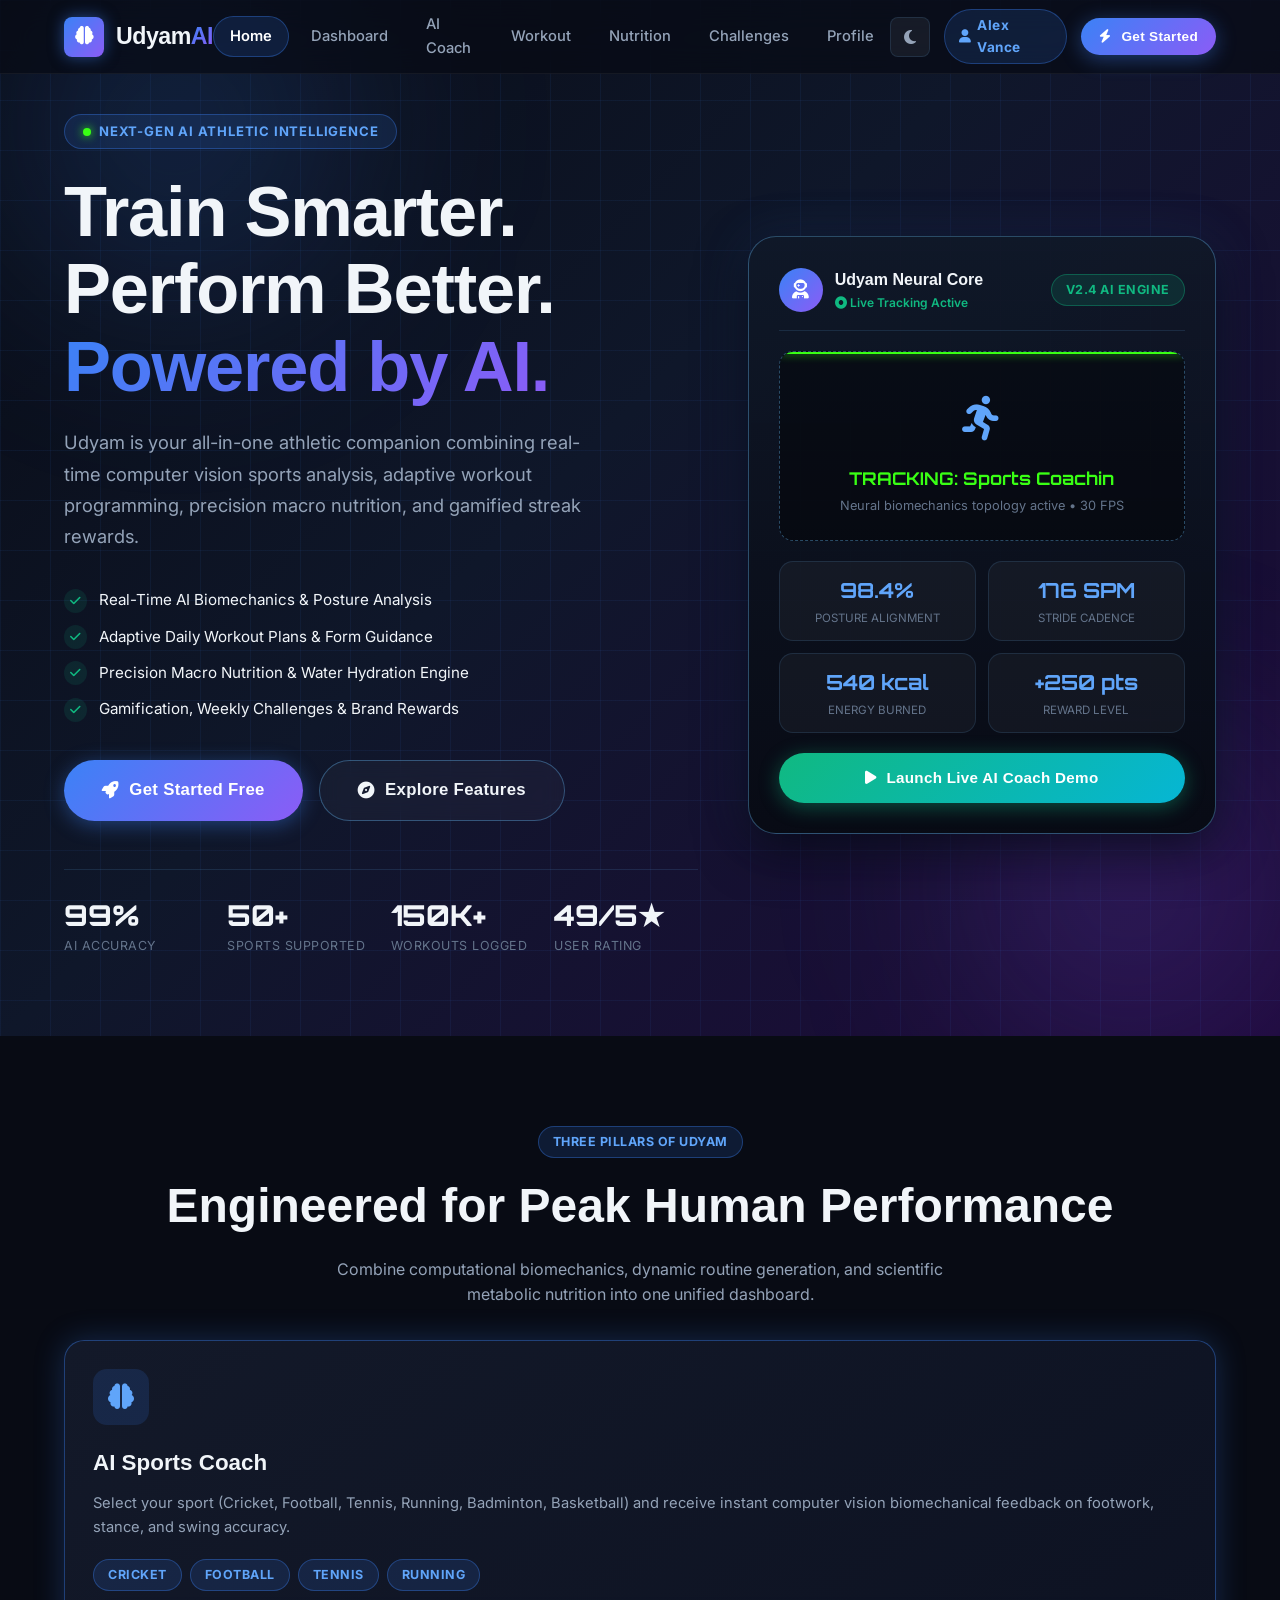
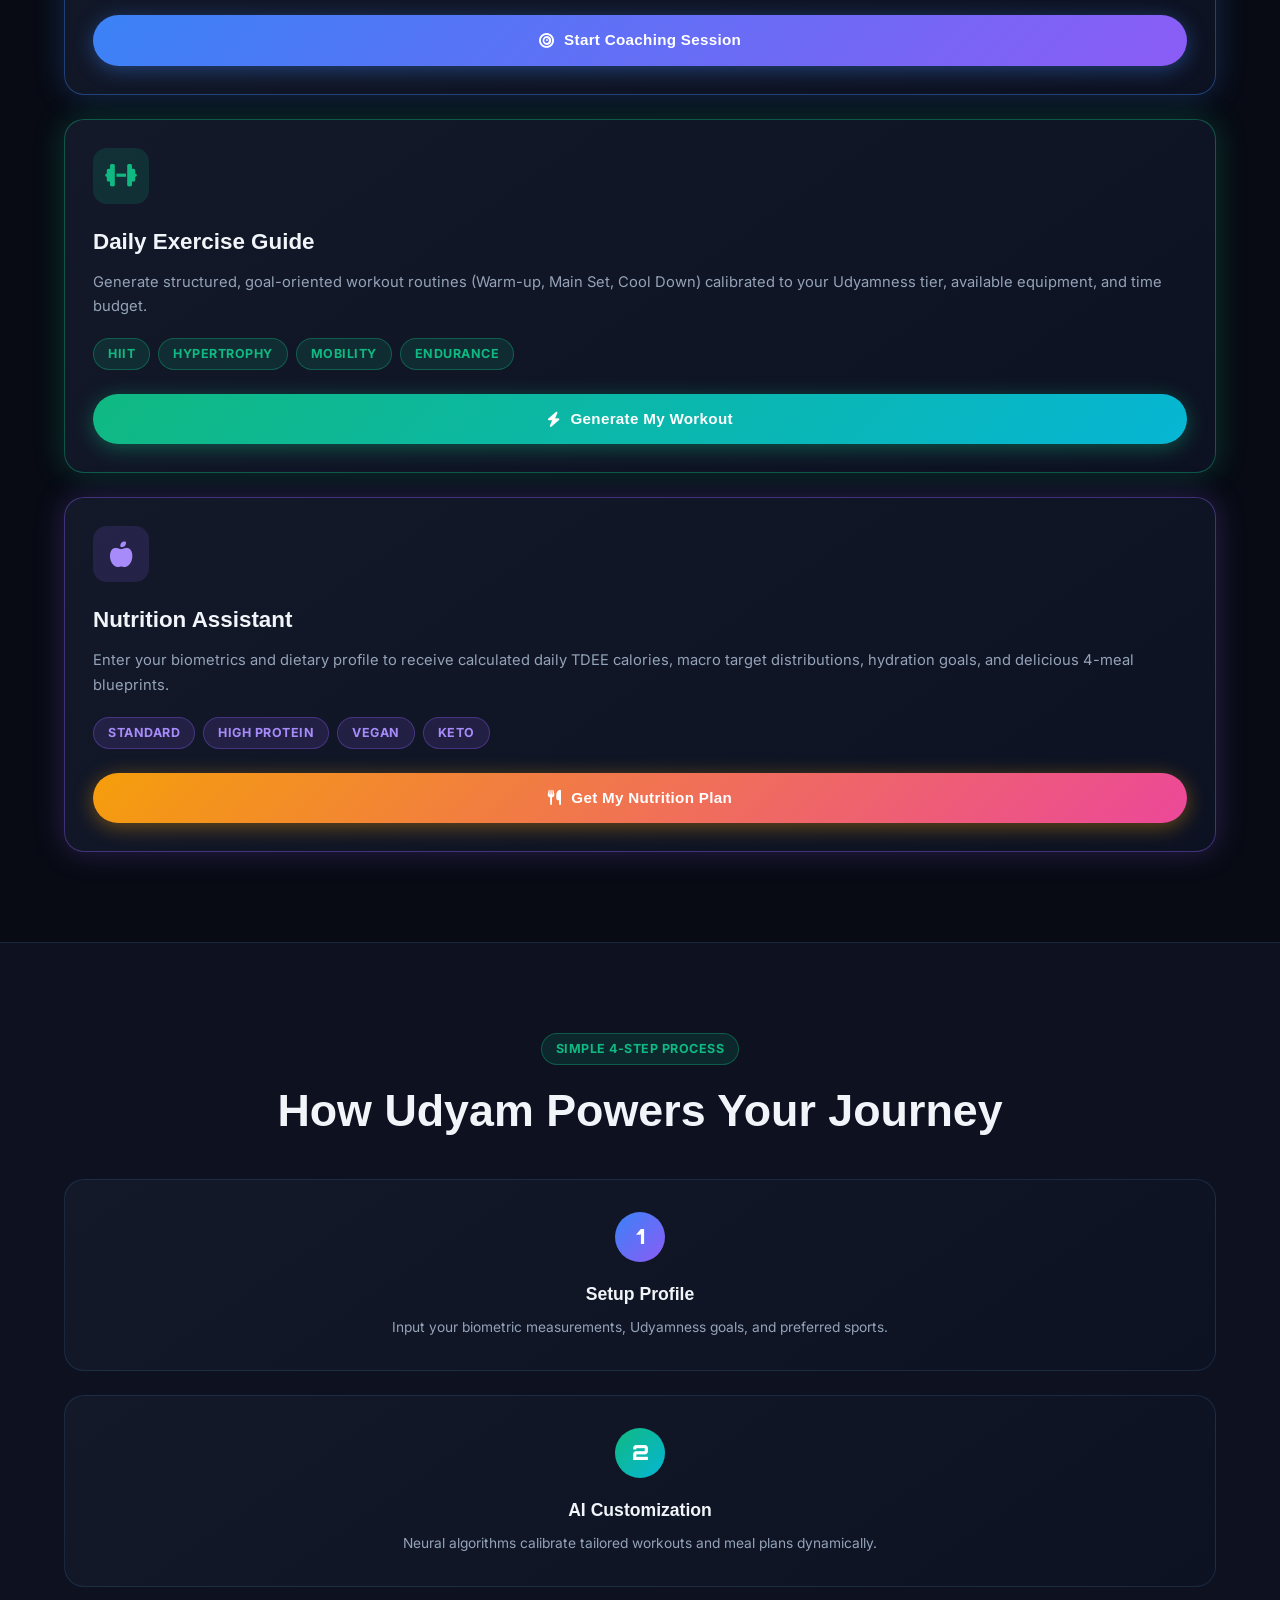
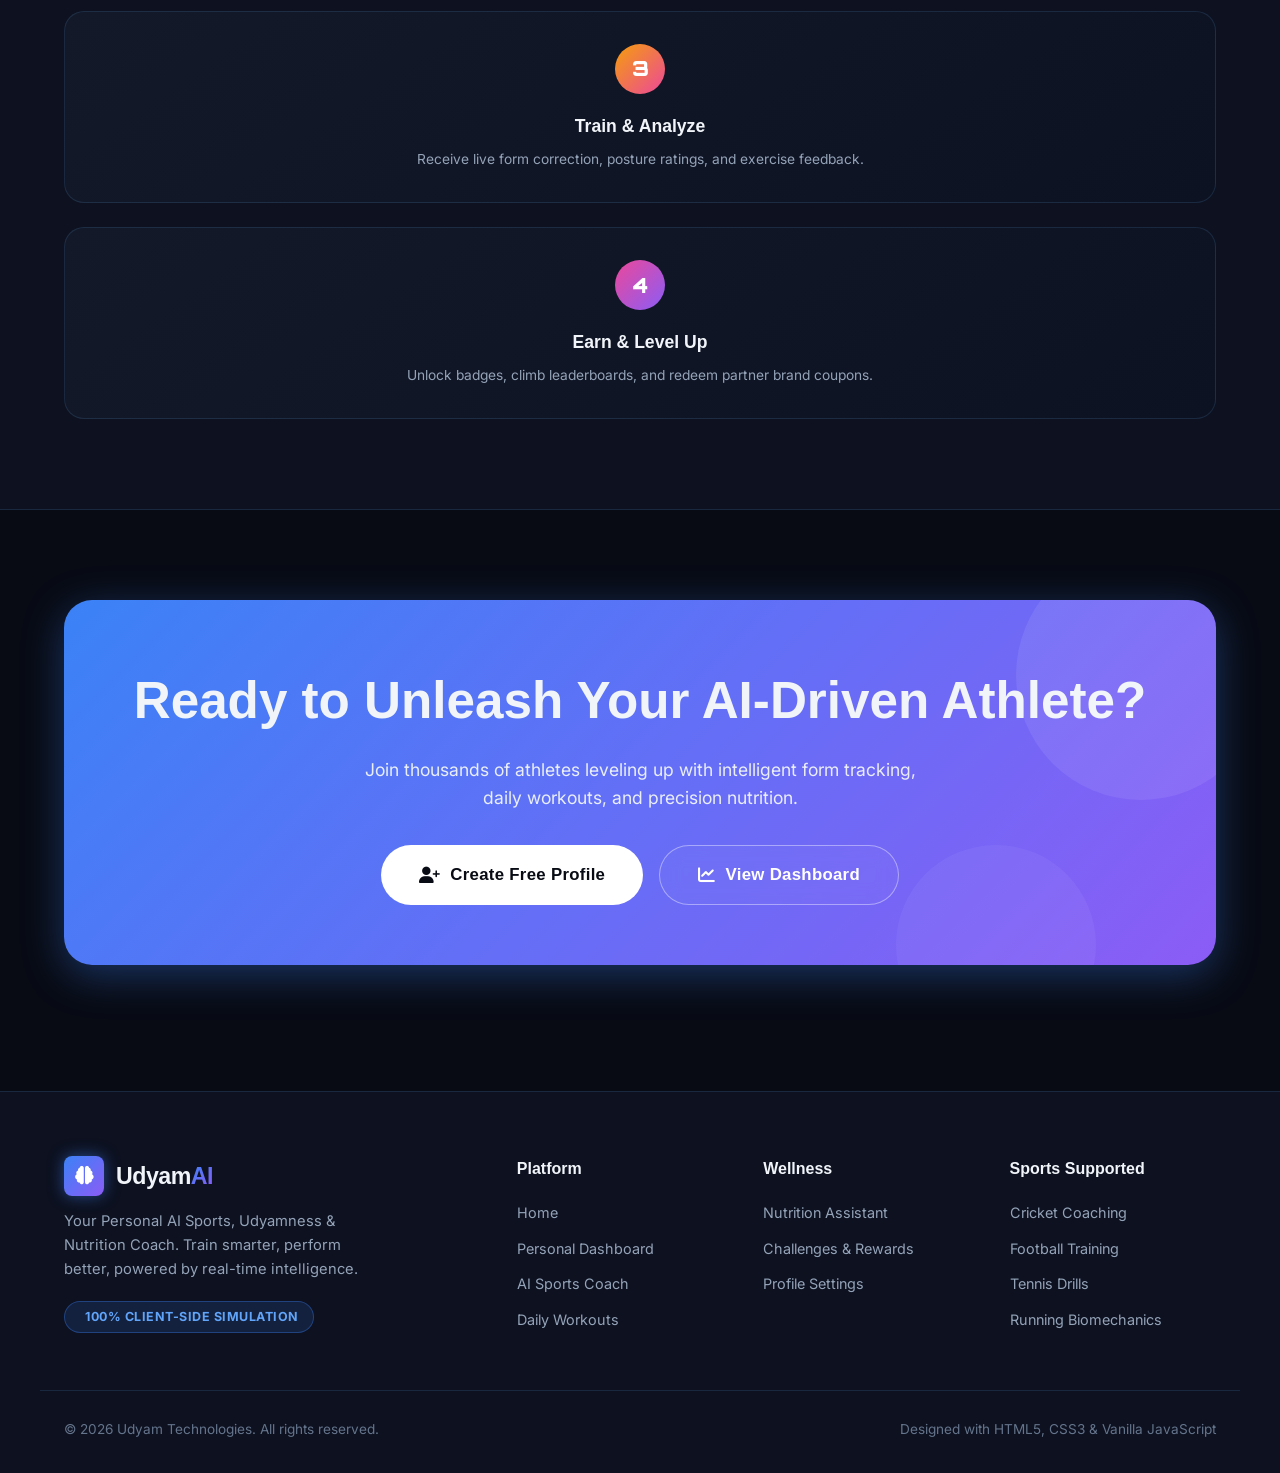
==== index.html @ e2801763 "first commit" ====
<!DOCTYPE html>
<html lang="en">
<head>
  <meta charset="UTF-8">
  <meta name="viewport" content="width=device-width, initial-scale=1.0">
  <title>Udyam – Your Personal AI Sports, Udyamness & Nutrition Coach</title>

  <!-- Google Fonts: OutUdyam, Inter, Orbitron -->
  <link rel="preconnect" href="https://fonts.googleapis.com">
  <link rel="preconnect" href="https://fonts.gstatic.com" crossorigin>
  <link href="https://fonts.googleapis.com/css2?family=Inter:wght@300;400;500;600;700&family=Orbitron:wght@500;700;800;900&family=OutUdyam:wght@400;500;600;700;800;900&display=swap" rel="stylesheet">

  <!-- Font Awesome 6 -->
  <link rel="stylesheet" href="https://cdnjs.cloudflare.com/ajax/libs/font-awesome/6.5.1/css/all.min.css">

  <!-- Udyam Unified Stylesheet -->
  <link rel="stylesheet" href="css/style.css">

  <!-- Theme Initialization (prevents flash) -->
  <script>
    (function() {
      try {
        if (localStorage.getItem('Udyam_theme') === 'light') {
          document.documentElement.setAttribute('data-theme', 'light');
        }
      } catch (e) {}
    })();
  </script>
</head>
<body data-page="home">

  <!-- Navigation Bar -->
  <nav id="navbar" class="navbar">
    <div class="container nav-inner">
      <a href="index.html" class="nav-logo">
        <div class="nav-logo-icon"><i class="fa-solid fa-brain"></i></div>
        <div>Udyam<span>AI</span></div>
      </a>

      <div class="nav-links">
        <a href="index.html" class="nav-link active">Home</a>
        <a href="dashboard.html" class="nav-link">Dashboard</a>
        <a href="ai-coach.html" class="nav-link">AI Coach</a>
        <a href="workout.html" class="nav-link">Workout</a>
        <a href="nutrition.html" class="nav-link">Nutrition</a>
        <a href="challenges.html" class="nav-link">Challenges</a>
        <a href="profile.html" class="nav-link">Profile</a>
      </div>

      <div class="flex" style="align-items:center; gap:14px">
        <button class="theme-toggle" id="theme-toggle" aria-label="Toggle theme" title="Toggle theme">
          <i class="fa-solid fa-moon"></i>
        </button>
        <a href="profile.html" class="badge badge-blue" style="text-transform:none;font-size:0.85rem">
          <i class="fa-solid fa-user"></i> <span class="nav-user-name">Athlete</span>
        </a>
        <a href="profile.html" class="btn btn-sm btn-primary">
          <i class="fa-solid fa-bolt"></i> Get Started
        </a>
        <button id="hamburger" class="hamburger" aria-label="Toggle navigation">
          <span></span><span></span><span></span>
        </button>
      </div>
    </div>
  </nav>

  <!-- Mobile Drawer Menu -->
  <div id="mobile-nav" class="mobile-nav">
    <a href="index.html" class="nav-link active">Home</a>
    <a href="dashboard.html" class="nav-link">Dashboard</a>
    <a href="ai-coach.html" class="nav-link">AI Coach</a>
    <a href="workout.html" class="nav-link">Workout</a>
    <a href="nutrition.html" class="nav-link">Nutrition</a>
    <a href="challenges.html" class="nav-link">Challenges</a>
    <a href="profile.html" class="nav-link">Profile</a>
    <button class="theme-toggle btn btn-sm btn-outline" style="width:80%;max-width:320px;margin-top:10px" aria-label="Toggle theme">
      <i class="fa-solid fa-moon"></i> <span class="theme-toggle-text">Dark Mode</span>
    </button>
  </div>

  <!-- Hero Section -->
  <header class="hero-section">
    <div class="hero-grid-bg"></div>
    <div class="hero-glow-1"></div>
    <div class="hero-glow-2"></div>

    <div class="container">
      <div class="hero-layout">
        <!-- Hero Left Column -->
        <div>
          <div class="hero-badge">
            <span class="pulse-dot"></span> Next-Gen AI Athletic Intelligence
          </div>

          <h1 class="hero-title">
            Train Smarter. Perform Better. <br>
            <span class="gradient-text">Powered by AI.</span>
          </h1>

          <p class="hero-subtitle">
            Udyam is your all-in-one athletic companion combining real-time computer vision sports analysis, adaptive workout programming, precision macro nutrition, and gamified streak rewards.
          </p>

          <div class="hero-features-list">
            <div class="hero-feature-item">
              <i class="fa-solid fa-check"></i>
              <span>Real-Time AI Biomechanics & Posture Analysis</span>
            </div>
            <div class="hero-feature-item">
              <i class="fa-solid fa-check"></i>
              <span>Adaptive Daily Workout Plans & Form Guidance</span>
            </div>
            <div class="hero-feature-item">
              <i class="fa-solid fa-check"></i>
              <span>Precision Macro Nutrition & Water Hydration Engine</span>
            </div>
            <div class="hero-feature-item">
              <i class="fa-solid fa-check"></i>
              <span>Gamification, Weekly Challenges & Brand Rewards</span>
            </div>
          </div>

          <div class="hero-cta-group">
            <a href="profile.html" class="btn btn-primary btn-lg">
              <i class="fa-solid fa-rocket"></i> Get Started Free
            </a>
            <a href="#features" class="btn btn-outline btn-lg">
              <i class="fa-solid fa-compass"></i> Explore Features
            </a>
          </div>

          <div class="hero-stats-row">
            <div class="hero-stat-card">
              <span class="hero-stat-number stat-counter" data-target="99" data-suffix="%">0%</span>
              <span class="hero-stat-label">AI Accuracy</span>
            </div>
            <div class="hero-stat-card">
              <span class="hero-stat-number stat-counter" data-target="50" data-suffix="+">0+</span>
              <span class="hero-stat-label">Sports Supported</span>
            </div>
            <div class="hero-stat-card">
              <span class="hero-stat-number stat-counter" data-target="150" data-suffix="K+">0K+</span>
              <span class="hero-stat-label">Workouts Logged</span>
            </div>
            <div class="hero-stat-card">
              <span class="hero-stat-number stat-counter" data-target="49" data-suffix="/5★">0/5★</span>
              <span class="hero-stat-label">User Rating</span>
            </div>
          </div>
        </div>

        <!-- Hero Right Column (Interactive HUD Simulation) -->
        <div>
          <div class="hero-visual-card">
            <div class="hud-header">
              <div class="hud-user">
                <div class="hud-avatar"><i class="fa-solid fa-user-astronaut"></i></div>
                <div>
                  <div class="hud-name">Udyam Neural Core</div>
                  <div class="hud-tag"><i class="fa-solid fa-circle-dot"></i> Live Tracking Active</div>
                </div>
              </div>
              <span class="badge badge-green">v2.4 AI Engine</span>
            </div>

            <div class="hud-scanner">
              <div class="scan-line"></div>
              <div style="font-size:2.8rem;margin:8px 0;color:var(--clr-blue-light)">
                <i class="fa-solid fa-person-running"></i>
              </div>
              <div style="font-family:var(--font-tech);font-weight:700;font-size:1.1rem;color:var(--clr-green-neon)">
                TRACKING: <span id="hero-type-target">Sports Coaching</span>
              </div>
              <div style="font-size:0.8rem;color:var(--clr-text-dim);margin-top:4px">
                Neural biomechanics topology active • 30 FPS
              </div>
            </div>

            <div class="hud-metrics-grid">
              <div class="hud-metric-box">
                <div class="hud-metric-val">98.4%</div>
                <div class="hud-metric-lbl">Posture Alignment</div>
              </div>
              <div class="hud-metric-box">
                <div class="hud-metric-val">176 SPM</div>
                <div class="hud-metric-lbl">Stride Cadence</div>
              </div>
              <div class="hud-metric-box">
                <div class="hud-metric-val">540 kcal</div>
                <div class="hud-metric-lbl">Energy Burned</div>
              </div>
              <div class="hud-metric-box">
                <div class="hud-metric-val">+250 pts</div>
                <div class="hud-metric-lbl">Reward Level</div>
              </div>
            </div>

            <a href="ai-coach.html" class="btn btn-green btn-full">
              <i class="fa-solid fa-play"></i> Launch Live AI Coach Demo
            </a>
          </div>
        </div>
      </div>
    </div>
  </header>

  <!-- Features Section -->
  <section id="features" class="section">
    <div class="container">
      <div class="text-center mb-8">
        <span class="badge badge-blue">Three Pillars of Udyam</span>
        <h2 class="font-display" style="font-size:clamp(2rem, 4vw, 3rem);font-weight:800;margin-top:10px">
          Engineered for Peak Human Performance
        </h2>
        <p style="color:var(--clr-text-muted);max-width:620px;margin:12px auto 0">
          Combine computational biomechanics, dynamic routine generation, and scientific metabolic nutrition into one unified dashboard.
        </p>
      </div>

      <div class="grid gap-6" style="grid-template-columns: repeat(auto-Udyam, minmax(320px, 1fr))">
        <!-- Pillar 1: AI Sports Coach -->
        <div class="card card-glow-blue flex" style="flex-direction:column;justify-content:space-between">
          <div>
            <div style="width:56px;height:56px;border-radius:var(--radius-md);background:rgba(59,130,246,0.15);color:var(--clr-blue-light);display:flex;align-items:center;justify-content:center;font-size:1.6rem;margin-bottom:20px">
              <i class="fa-solid fa-brain"></i>
            </div>
            <h3 class="font-display" style="font-size:1.4rem;font-weight:800;margin-bottom:10px">AI Sports Coach</h3>
            <p style="color:var(--clr-text-muted);font-size:0.92rem;line-height:1.65;margin-bottom:20px">
              Select your sport (Cricket, Football, Tennis, Running, Badminton, Basketball) and receive instant computer vision biomechanical feedback on footwork, stance, and swing accuracy.
            </p>
            <div class="flex gap-2" style="flex-wrap:wrap;margin-bottom:24px">
              <span class="badge badge-blue">Cricket</span>
              <span class="badge badge-blue">Football</span>
              <span class="badge badge-blue">Tennis</span>
              <span class="badge badge-blue">Running</span>
            </div>
          </div>
          <a href="ai-coach.html" class="btn btn-primary btn-full">
            <i class="fa-solid fa-bullseye"></i> Start Coaching Session
          </a>
        </div>

        <!-- Pillar 2: Daily Exercise Guide -->
        <div class="card card-glow-green flex" style="flex-direction:column;justify-content:space-between">
          <div>
            <div style="width:56px;height:56px;border-radius:var(--radius-md);background:rgba(16,185,129,0.15);color:var(--clr-green);display:flex;align-items:center;justify-content:center;font-size:1.6rem;margin-bottom:20px">
              <i class="fa-solid fa-dumbbell"></i>
            </div>
            <h3 class="font-display" style="font-size:1.4rem;font-weight:800;margin-bottom:10px">Daily Exercise Guide</h3>
            <p style="color:var(--clr-text-muted);font-size:0.92rem;line-height:1.65;margin-bottom:20px">
              Generate structured, goal-oriented workout routines (Warm-up, Main Set, Cool Down) calibrated to your Udyamness tier, available equipment, and time budget.
            </p>
            <div class="flex gap-2" style="flex-wrap:wrap;margin-bottom:24px">
              <span class="badge badge-green">HIIT</span>
              <span class="badge badge-green">Hypertrophy</span>
              <span class="badge badge-green">Mobility</span>
              <span class="badge badge-green">Endurance</span>
            </div>
          </div>
          <a href="workout.html" class="btn btn-green btn-full">
            <i class="fa-solid fa-bolt"></i> Generate My Workout
          </a>
        </div>

        <!-- Pillar 3: Nutrition Assistant -->
        <div class="card card-glow-purple flex" style="flex-direction:column;justify-content:space-between">
          <div>
            <div style="width:56px;height:56px;border-radius:var(--radius-md);background:rgba(139,92,246,0.15);color:var(--clr-purple-light);display:flex;align-items:center;justify-content:center;font-size:1.6rem;margin-bottom:20px">
              <i class="fa-solid fa-apple-whole"></i>
            </div>
            <h3 class="font-display" style="font-size:1.4rem;font-weight:800;margin-bottom:10px">Nutrition Assistant</h3>
            <p style="color:var(--clr-text-muted);font-size:0.92rem;line-height:1.65;margin-bottom:20px">
              Enter your biometrics and dietary profile to receive calculated daily TDEE calories, macro target distributions, hydration goals, and delicious 4-meal blueprints.
            </p>
            <div class="flex gap-2" style="flex-wrap:wrap;margin-bottom:24px">
              <span class="badge badge-purple">Standard</span>
              <span class="badge badge-purple">High Protein</span>
              <span class="badge badge-purple">Vegan</span>
              <span class="badge badge-purple">Keto</span>
            </div>
          </div>
          <a href="nutrition.html" class="btn btn-fire btn-full">
            <i class="fa-solid fa-utensils"></i> Get My Nutrition Plan
          </a>
        </div>
      </div>
    </div>
  </section>

  <!-- How It Works Section -->
  <section class="section" style="background:var(--clr-bg-2);border-top:1px solid var(--clr-border);border-bottom:1px solid var(--clr-border)">
    <div class="container">
      <div class="text-center mb-8">
        <span class="badge badge-green">Simple 4-Step Process</span>
        <h2 class="font-display" style="font-size:clamp(2rem, 4vw, 2.8rem);font-weight:800;margin-top:10px">
          How Udyam Powers Your Journey
        </h2>
      </div>

      <div class="grid gap-6" style="grid-template-columns: repeat(auto-Udyam, minmax(240px, 1fr))">
        <div class="card text-center" style="padding:32px 20px">
          <div style="width:50px;height:50px;border-radius:50%;background:var(--grad-primary);color:#fff;display:flex;align-items:center;justify-content:center;font-family:var(--font-tech);font-weight:900;font-size:1.3rem;margin:0 auto 18px">1</div>
          <h4 class="font-display" style="font-size:1.1rem;font-weight:700;margin-bottom:8px">Setup Profile</h4>
          <p style="color:var(--clr-text-muted);font-size:0.86rem">Input your biometric measurements, Udyamness goals, and preferred sports.</p>
        </div>

        <div class="card text-center" style="padding:32px 20px">
          <div style="width:50px;height:50px;border-radius:50%;background:var(--grad-green);color:#fff;display:flex;align-items:center;justify-content:center;font-family:var(--font-tech);font-weight:900;font-size:1.3rem;margin:0 auto 18px">2</div>
          <h4 class="font-display" style="font-size:1.1rem;font-weight:700;margin-bottom:8px">AI Customization</h4>
          <p style="color:var(--clr-text-muted);font-size:0.86rem">Neural algorithms calibrate tailored workouts and meal plans dynamically.</p>
        </div>

        <div class="card text-center" style="padding:32px 20px">
          <div style="width:50px;height:50px;border-radius:50%;background:var(--grad-fire);color:#fff;display:flex;align-items:center;justify-content:center;font-family:var(--font-tech);font-weight:900;font-size:1.3rem;margin:0 auto 18px">3</div>
          <h4 class="font-display" style="font-size:1.1rem;font-weight:700;margin-bottom:8px">Train & Analyze</h4>
          <p style="color:var(--clr-text-muted);font-size:0.86rem">Receive live form correction, posture ratings, and exercise feedback.</p>
        </div>

        <div class="card text-center" style="padding:32px 20px">
          <div style="width:50px;height:50px;border-radius:50%;background:linear-gradient(135deg,#ec4899,#8b5cf6);color:#fff;display:flex;align-items:center;justify-content:center;font-family:var(--font-tech);font-weight:900;font-size:1.3rem;margin:0 auto 18px">4</div>
          <h4 class="font-display" style="font-size:1.1rem;font-weight:700;margin-bottom:8px">Earn & Level Up</h4>
          <p style="color:var(--clr-text-muted);font-size:0.86rem">Unlock badges, climb leaderboards, and redeem partner brand coupons.</p>
        </div>
      </div>
    </div>
  </section>

  <!-- CTA Section -->
  <section class="section" style="position:relative;overflow:hidden">
    <div class="container">
      <div class="dash-banner text-center" style="padding:60px 30px">
        <h2 class="font-display" style="font-size:clamp(2.2rem, 4.5vw, 3.2rem);font-weight:900;margin-bottom:14px">
          Ready to Unleash Your AI-Driven Athlete?
        </h2>
        <p style="max-width:560px;margin:0 auto 32px;font-size:1.1rem;opacity:0.95">
          Join thousands of athletes leveling up with intelligent form tracking, daily workouts, and precision nutrition.
        </p>
        <div class="flex gap-4" style="justify-content:center;flex-wrap:wrap">
          <a href="profile.html" class="btn btn-lg" style="background:#fff;color:#080b14;font-weight:700">
            <i class="fa-solid fa-user-plus"></i> Create Free Profile
          </a>
          <a href="dashboard.html" class="btn btn-lg btn-outline" style="border-color:rgba(255,255,255,0.4);color:#fff">
            <i class="fa-solid fa-chart-line"></i> View Dashboard
          </a>
        </div>
      </div>
    </div>
  </section>

  <!-- Footer -->
  <footer class="footer">
    <div class="container footer-grid">
      <div class="footer-brand">
        <a href="index.html" class="nav-logo">
          <div class="nav-logo-icon"><i class="fa-solid fa-brain"></i></div>
          <div>Udyam<span>AI</span></div>
        </a>
        <p>Your Personal AI Sports, Udyamness & Nutrition Coach. Train smarter, perform better, powered by real-time intelligence.</p>
        <div class="flex gap-2">
          <span class="badge badge-blue"><i class="fa-solid fa-shield-check"></i> 100% Client-Side Simulation</span>
        </div>
      </div>

      <div class="footer-col">
        <h4>Platform</h4>
        <ul>
          <li><a href="index.html">Home</a></li>
          <li><a href="dashboard.html">Personal Dashboard</a></li>
          <li><a href="ai-coach.html">AI Sports Coach</a></li>
          <li><a href="workout.html">Daily Workouts</a></li>
        </ul>
      </div>

      <div class="footer-col">
        <h4>Wellness</h4>
        <ul>
          <li><a href="nutrition.html">Nutrition Assistant</a></li>
          <li><a href="challenges.html">Challenges & Rewards</a></li>
          <li><a href="profile.html">Profile Settings</a></li>
        </ul>
      </div>

      <div class="footer-col">
        <h4>Sports Supported</h4>
        <ul>
          <li><a href="ai-coach.html">Cricket Coaching</a></li>
          <li><a href="ai-coach.html">Football Training</a></li>
          <li><a href="ai-coach.html">Tennis Drills</a></li>
          <li><a href="ai-coach.html">Running Biomechanics</a></li>
        </ul>
      </div>
    </div>

    <div class="container footer-bottom">
      <div>&copy; 2026 Udyam Technologies. All rights reserved.</div>
      <div class="flex gap-4">
        <span>Designed with HTML5, CSS3 & Vanilla JavaScript</span>
      </div>
    </div>
  </footer>

  <!-- Udyam Master Script -->
  <script src="js/script.js"></script>
</body>
</html>
---- css/style.css ----
/* ============================================================
   Udyam – Futuristic AI Sports & Udyamness Design System
   ============================================================ */

/* ---------- Google Fonts ---------- */
@import url('https://fonts.googleapis.com/css2?family=OutUdyam:wght@300;400;500;600;700;800;900&family=Inter:wght@300;400;500;600;700&family=Orbitron:wght@500;700;800;900&display=swap');

/* ---------- Design Tokens (CSS Variables) ---------- */
:root {
  --clr-bg:          #080b14;
  --clr-bg-2:        #0d1120;
  --clr-bg-3:        #111827;
  --clr-card:        #131929;
  --clr-card-hover:  #1a2238;
  --clr-border:      rgba(99, 179, 237, 0.14);
  --clr-border-glow: rgba(99, 179, 237, 0.38);

  --clr-blue:        #3b82f6;
  --clr-blue-light:  #60a5fa;
  --clr-purple:      #8b5cf6;
  --clr-purple-light:#a78bfa;
  --clr-green:       #10b981;
  --clr-green-neon:  #39ff14;
  --clr-cyan:        #06b6d4;
  --clr-pink:        #ec4899;
  --clr-orange:      #f59e0b;

  --grad-primary:    linear-gradient(135deg, #3b82f6 0%, #8b5cf6 100%);
  --grad-green:      linear-gradient(135deg, #10b981 0%, #06b6d4 100%);
  --grad-fire:       linear-gradient(135deg, #f59e0b 0%, #ec4899 100%);
  --grad-hero:       linear-gradient(135deg, #080b14 0%, #0f172a 45%, #1e0a3c 100%);
  --grad-card:       linear-gradient(145deg, #131929 0%, #0d1222 100%);
  --grad-hud:        linear-gradient(180deg, rgba(16,24,40,0.95) 0%, rgba(8,11,20,0.98) 100%);

  --clr-text:        #f1f5f9;
  --clr-text-muted:  #94a3b8;
  --clr-text-dim:    #64748b;

  --radius-sm:       8px;
  --radius-md:       14px;
  --radius-lg:       20px;
  --radius-xl:       28px;
  --radius-full:     9999px;

  --shadow-sm:       0 2px 8px rgba(0,0,0,0.4);
  --shadow-md:       0 8px 30px rgba(0,0,0,0.5);
  --shadow-lg:       0 16px 50px rgba(0,0,0,0.65);
  --shadow-blue:     0 0 30px rgba(59, 130, 246, 0.25);
  --shadow-purple:   0 0 30px rgba(139, 92, 246, 0.25);
  --shadow-green:    0 0 30px rgba(16, 185, 129, 0.25);

  --transition:      0.3s cubic-bezier(0.4, 0, 0.2, 1);
  --transition-slow: 0.6s cubic-bezier(0.4, 0, 0.2, 1);

  --font-display:    'OutUdyam', sans-serif;
  --font-tech:       'Orbitron', sans-serif;
  --font-body:       'Inter', sans-serif;

  --nav-h:           74px;
}

/* ---------- Light Theme Overrides ---------- */
[data-theme="light"] {
  --clr-bg:          #f0f4f8;
  --clr-bg-2:        #e8eef5;
  --clr-bg-3:        #dde5ef;
  --clr-card:        #ffffff;
  --clr-card-hover:  #f5f8fc;
  --clr-border:      rgba(59, 130, 246, 0.18);
  --clr-border-glow: rgba(59, 130, 246, 0.45);

  --clr-text:        #0f172a;
  --clr-text-muted:  #475569;
  --clr-text-dim:    #64748b;

  --grad-card:       linear-gradient(145deg, #ffffff 0%, #f5f8fc 100%);
  --grad-hero:       linear-gradient(135deg, #e8eef5 0%, #dde8f5 45%, #d4dcf0 100%);
  --grad-hud:        linear-gradient(180deg, rgba(255,255,255,0.97) 0%, rgba(240,244,248,0.99) 100%);

  --shadow-sm:       0 2px 8px rgba(59,130,246,0.08);
  --shadow-md:       0 8px 30px rgba(59,130,246,0.12);
  --shadow-lg:       0 16px 50px rgba(59,130,246,0.16);
  --shadow-blue:     0 0 30px rgba(59, 130, 246, 0.18);
  --shadow-purple:   0 0 30px rgba(139, 92, 246, 0.18);
  --shadow-green:    0 0 30px rgba(16, 185, 129, 0.18);
}

[data-theme="light"] .navbar {
  background: rgba(240, 244, 248, 0.85);
  border-bottom: 1px solid rgba(59, 130, 246, 0.12);
}
[data-theme="light"] .navbar.scrolled {
  background: rgba(240, 244, 248, 0.96);
  border-bottom: 1px solid var(--clr-border);
}
[data-theme="light"] .mobile-nav {
  background: rgba(240, 244, 248, 0.99);
}
[data-theme="light"] .hero-grid-bg {
  background-image:
    linear-gradient(rgba(59, 130, 246, 0.05) 1px, transparent 1px),
    linear-gradient(90deg, rgba(59, 130, 246, 0.05) 1px, transparent 1px);
}
[data-theme="light"] .hero-glow-1 {
  background: radial-gradient(circle, rgba(59, 130, 246, 0.12) 0%, transparent 70%);
}
[data-theme="light"] .hero-glow-2 {
  background: radial-gradient(circle, rgba(139, 92, 246, 0.12) 0%, transparent 70%);
}
[data-theme="light"] .hero-visual-card {
  box-shadow: var(--shadow-lg), 0 0 50px rgba(59, 130, 246, 0.1);
}
[data-theme="light"] .hud-scanner {
  background: rgba(59, 130, 246, 0.04);
}
[data-theme="light"] .hud-metric-box {
  background: rgba(59, 130, 246, 0.04);
}
[data-theme="light"] .form-control,
[data-theme="light"] .form-input,
[data-theme="light"] .form-select,
[data-theme="light"] .form-textarea {
  background: rgba(59, 130, 246, 0.04);
  color: var(--clr-text);
}
[data-theme="light"] .form-select option {
  background: #ffffff;
  color: #0f172a;
}
[data-theme="light"] .btn-outline {
  background: rgba(59, 130, 246, 0.05);
  color: var(--clr-text);
}
[data-theme="light"] .btn-outline:hover {
  background: rgba(59, 130, 246, 0.1);
}
[data-theme="light"] .camera-feed-box {
  background: #e8eef5;
}
[data-theme="light"] .toast {
  background: #ffffff;
  color: #0f172a;
}
[data-theme="light"] .leaderboard-row {
  background: rgba(59, 130, 246, 0.03);
}
[data-theme="light"] .leaderboard-row:hover {
  background: rgba(59, 130, 246, 0.07);
}
[data-theme="light"] .score-circle-hud::before {
  background: #ffffff;
}
[data-theme="light"] .sport-select-card {
  background: #ffffff;
}
[data-theme="light"] ::-webkit-scrollbar-track { background: var(--clr-bg-2); }
[data-theme="light"] .step-card-panel { background: #ffffff; }
[data-theme="light"] .step-dot-item { background: var(--clr-bg-2); }
[data-theme="light"] .footer {
  background: var(--clr-bg-2);
}
[data-theme="light"] .exercise-card-item {
  background: #ffffff;
}
[data-theme="light"] .challenge-item-card {
  background: #ffffff;
}
[data-theme="light"] .dash-stat-card {
  background: #ffffff;
}
[data-theme="light"] .quick-action-btn {
  background: #ffffff;
}
[data-theme="light"] .progress-wrap {
  background: rgba(15, 23, 42, 0.1);
}

/* ---------- Theme Toggle Button ---------- */
.theme-toggle {
  display: inline-flex;
  align-items: center;
  justify-content: center;
  width: 40px;
  height: 40px;
  border-radius: var(--radius-sm);
  background: rgba(255, 255, 255, 0.06);
  border: 1px solid var(--clr-border);
  color: var(--clr-text-muted);
  font-size: 1rem;
  cursor: pointer;
  transition: var(--transition);
  flex-shrink: 0;
}
.theme-toggle:hover {
  background: rgba(59, 130, 246, 0.12);
  border-color: var(--clr-blue);
  color: var(--clr-blue-light);
  transform: scale(1.08);
}
[data-theme="light"] .theme-toggle {
  background: rgba(59, 130, 246, 0.08);
  border-color: rgba(59, 130, 246, 0.25);
  color: var(--clr-blue);
}
[data-theme="light"] .theme-toggle:hover {
  background: rgba(59, 130, 246, 0.15);
  color: var(--clr-blue);
}

/* ---------- Global Reset & Base ---------- */
*, *::before, *::after {
  box-sizing: border-box;
  margin: 0;
  padding: 0;
}

html {
  scroll-behavior: smooth;
  font-size: 16px;
}

body {
  font-family: var(--font-body);
  background: var(--clr-bg);
  color: var(--clr-text);
  line-height: 1.6;
  overflow-x: hidden;
  min-height: 100vh;
  display: flex;
  flex-direction: column;
}

main {
  flex: 1;
}

img {
  max-width: 100%;
  display: block;
}

a {
  text-decoration: none;
  color: inherit;
  transition: var(--transition);
}

ul {
  list-style: none;
}

button {
  cursor: pointer;
  font-family: inherit;
  border: none;
  background: none;
  outline: none;
}

input, select, textarea {
  font-family: inherit;
}

/* Custom Scrollbar */
::-webkit-scrollbar { width: 8px; }
::-webkit-scrollbar-track { background: var(--clr-bg-2); }
::-webkit-scrollbar-thumb { background: var(--clr-blue); border-radius: var(--radius-full); }
::-webkit-scrollbar-thumb:hover { background: var(--clr-purple); }

/* ============================================================
   TYPOGRAPHY & UTILITY CLASSES
   ============================================================ */
.font-display { font-family: var(--font-display); }
.font-tech    { font-family: var(--font-tech); }

.gradient-text {
  background: var(--grad-primary);
  -webkit-background-clip: text;
  -webkit-text-fill-color: transparent;
  background-clip: text;
}
.gradient-text-green {
  background: var(--grad-green);
  -webkit-background-clip: text;
  -webkit-text-fill-color: transparent;
  background-clip: text;
}
.gradient-text-fire {
  background: var(--grad-fire);
  -webkit-background-clip: text;
  -webkit-text-fill-color: transparent;
  background-clip: text;
}

.container {
  width: 100%;
  max-width: 1200px;
  margin: 0 auto;
  padding: 0 24px;
}
.container-wide {
  width: 100%;
  max-width: 1400px;
  margin: 0 auto;
  padding: 0 24px;
}

.section { padding: 90px 0; }
.section-sm { padding: 50px 0; }
.text-center { text-align: center; }
.flex { display: flex; }
.flex-center { display: flex; align-items: center; justify-content: center; }
.flex-between { display: flex; align-items: center; justify-content: space-between; }
.grid { display: grid; }
.gap-2 { gap: 8px; }
.gap-4 { gap: 16px; }
.gap-6 { gap: 24px; }
.gap-8 { gap: 32px; }
.mt-2 { margin-top: 8px; }
.mt-4 { margin-top: 16px; }
.mt-6 { margin-top: 24px; }
.mt-8 { margin-top: 32px; }
.mb-2 { margin-bottom: 8px; }
.mb-4 { margin-bottom: 16px; }
.mb-6 { margin-bottom: 24px; }
.mb-8 { margin-bottom: 32px; }
.hidden { display: none !important; }

/* Badges & Tags */
.badge {
  display: inline-flex;
  align-items: center;
  gap: 6px;
  padding: 5px 14px;
  border-radius: var(--radius-full);
  font-size: 0.78rem;
  font-weight: 700;
  letter-spacing: 0.5px;
  text-transform: uppercase;
}
.badge-blue {
  background: rgba(59, 130, 246, 0.14);
  border: 1px solid rgba(59, 130, 246, 0.35);
  color: var(--clr-blue-light);
}
.badge-green {
  background: rgba(16, 185, 129, 0.14);
  border: 1px solid rgba(16, 185, 129, 0.35);
  color: var(--clr-green);
}
.badge-purple {
  background: rgba(139, 92, 246, 0.14);
  border: 1px solid rgba(139, 92, 246, 0.35);
  color: var(--clr-purple-light);
}
.badge-outline {
  background: rgba(255, 255, 255, 0.04);
  border: 1px solid var(--clr-border);
  color: var(--clr-text-muted);
}
[data-theme="light"] .badge-blue {
  background: rgba(59, 130, 246, 0.12);
  border-color: rgba(59, 130, 246, 0.3);
  color: #2563eb;
}
[data-theme="light"] .badge-green {
  background: rgba(16, 185, 129, 0.12);
  border-color: rgba(16, 185, 129, 0.3);
  color: #059669;
}
[data-theme="light"] .badge-purple {
  background: rgba(139, 92, 246, 0.12);
  border-color: rgba(139, 92, 246, 0.3);
  color: #7c3aed;
}
[data-theme="light"] .badge-outline {
  background: rgba(15, 23, 42, 0.04);
  border-color: rgba(15, 23, 42, 0.12);
  color: #475569;
}

/* ============================================================
   BUTTONS
   ============================================================ */
.btn {
  display: inline-flex;
  align-items: center;
  justify-content: center;
  gap: 10px;
  padding: 13px 30px;
  border-radius: var(--radius-full);
  font-family: var(--font-display);
  font-weight: 600;
  font-size: 0.95rem;
  letter-spacing: 0.3px;
  transition: var(--transition);
  position: relative;
  overflow: hidden;
  cursor: pointer;
  white-space: nowrap;
}
.btn::before {
  content: '';
  position: absolute;
  inset: 0;
  background: rgba(255, 255, 255, 0.1);
  opacity: 0;
  transition: var(--transition);
}
.btn:hover::before { opacity: 1; }

.btn-primary {
  background: var(--grad-primary);
  color: #ffffff;
  box-shadow: 0 4px 20px rgba(59, 130, 246, 0.4);
}
.btn-primary:hover {
  transform: translateY(-2px);
  box-shadow: 0 8px 30px rgba(59, 130, 246, 0.55);
}

.btn-outline {
  background: rgba(255, 255, 255, 0.03);
  color: var(--clr-text);
  border: 1px solid var(--clr-border-glow);
  backdrop-filter: blur(10px);
}
.btn-outline:hover {
  border-color: var(--clr-blue);
  color: var(--clr-blue-light);
  transform: translateY(-2px);
  box-shadow: var(--shadow-blue);
  background: rgba(59, 130, 246, 0.08);
}

.btn-green {
  background: var(--grad-green);
  color: #ffffff;
  box-shadow: 0 4px 20px rgba(16, 185, 129, 0.4);
}
.btn-green:hover {
  transform: translateY(-2px);
  box-shadow: 0 8px 30px rgba(16, 185, 129, 0.55);
}

.btn-fire {
  background: var(--grad-fire);
  color: #ffffff;
  box-shadow: 0 4px 20px rgba(245, 158, 11, 0.4);
}
.btn-fire:hover {
  transform: translateY(-2px);
  box-shadow: 0 8px 30px rgba(245, 158, 11, 0.55);
}

.btn-sm { padding: 8px 20px; font-size: 0.85rem; }
.btn-lg { padding: 16px 38px; font-size: 1.05rem; }
.btn-full { width: 100%; }

.btn:active { transform: scale(0.98); }
.btn:disabled { opacity: 0.5; cursor: not-allowed; transform: none; box-shadow: none; }

/* ============================================================
   CARDS & CONTAINERS
   ============================================================ */
.card {
  background: var(--grad-card);
  border: 1px solid var(--clr-border);
  border-radius: var(--radius-lg);
  padding: 28px;
  transition: var(--transition);
  position: relative;
  overflow: hidden;
}
.card::before {
  content: '';
  position: absolute;
  top: 0; left: 0; right: 0;
  height: 1px;
  background: linear-gradient(90deg, transparent, rgba(99, 179, 237, 0.6), transparent);
  opacity: 0;
  transition: var(--transition);
}
.card:hover {
  border-color: var(--clr-border-glow);
  transform: translateY(-4px);
  box-shadow: var(--shadow-lg);
}
.card:hover::before { opacity: 1; }

.card-glow-blue  { border-color: rgba(59, 130, 246, 0.4); box-shadow: var(--shadow-blue); }
.card-glow-green { border-color: rgba(16, 185, 129, 0.4); box-shadow: var(--shadow-green); }
.card-glow-purple{ border-color: rgba(139, 92, 246, 0.4); box-shadow: var(--shadow-purple); }

/* ============================================================
   NAVIGATION
   ============================================================ */
.navbar {
  position: fixed;
  top: 0; left: 0; right: 0;
  height: var(--nav-h);
  z-index: 1000;
  transition: var(--transition);
  background: rgba(8, 11, 20, 0.7);
  backdrop-filter: blur(16px);
  border-bottom: 1px solid rgba(255, 255, 255, 0.05);
}
.navbar.scrolled {
  background: rgba(8, 11, 20, 0.94);
  border-bottom: 1px solid var(--clr-border);
  box-shadow: var(--shadow-md);
}
.nav-inner {
  display: flex;
  align-items: center;
  justify-content: space-between;
  height: 100%;
}
.nav-logo {
  display: flex;
  align-items: center;
  gap: 12px;
  font-family: var(--font-display);
  font-size: 1.45rem;
  font-weight: 800;
  letter-spacing: -0.5px;
}
.nav-logo-icon {
  width: 40px; height: 40px;
  background: var(--grad-primary);
  border-radius: var(--radius-sm);
  display: flex;
  align-items: center;
  justify-content: center;
  font-size: 1.15rem;
  color: #ffffff;
  box-shadow: 0 0 15px rgba(59, 130, 246, 0.5);
}
.nav-logo span {
  background: var(--grad-primary);
  -webkit-background-clip: text;
  -webkit-text-fill-color: transparent;
  background-clip: text;
}
.nav-links {
  display: flex;
  align-items: center;
  gap: 6px;
}
.nav-link {
  padding: 8px 16px;
  border-radius: var(--radius-full);
  font-size: 0.92rem;
  font-weight: 500;
  color: var(--clr-text-muted);
  transition: var(--transition);
  position: relative;
}
.nav-link:hover {
  color: var(--clr-text);
  background: rgba(255, 255, 255, 0.06);
}
.nav-link.active {
  color: #ffffff;
  background: rgba(59, 130, 246, 0.15);
  border: 1px solid rgba(59, 130, 246, 0.35);
  font-weight: 600;
}

.hamburger {
  display: none;
  flex-direction: column;
  justify-content: center;
  gap: 5px;
  width: 40px;
  height: 40px;
  padding: 8px;
  border-radius: var(--radius-sm);
  background: rgba(255, 255, 255, 0.05);
  cursor: pointer;
  z-index: 1001;
}
.hamburger span {
  width: 100%;
  height: 2px;
  background: var(--clr-text);
  border-radius: 2px;
  transition: var(--transition);
}
.hamburger.open span:nth-child(1) { transform: translateY(7px) rotate(45deg); }
.hamburger.open span:nth-child(2) { opacity: 0; transform: translateX(-10px); }
.hamburger.open span:nth-child(3) { transform: translateY(-7px) rotate(-45deg); }

.mobile-nav {
  display: none;
  position: fixed;
  inset: 0;
  background: rgba(8, 11, 20, 0.98);
  backdrop-filter: blur(25px);
  z-index: 999;
  flex-direction: column;
  align-items: center;
  justify-content: center;
  gap: 16px;
  transform: translateX(100%);
  transition: transform 0.35s cubic-bezier(0.4, 0, 0.2, 1);
}
.mobile-nav.open {
  display: flex;
  transform: translateX(0);
}
.mobile-nav .nav-link {
  font-size: 1.35rem;
  font-weight: 700;
  font-family: var(--font-display);
  color: var(--clr-text);
  padding: 12px 36px;
  width: 80%;
  max-width: 320px;
  text-align: center;
}

/* ============================================================
   HERO SECTION (HOME)
   ============================================================ */
.hero-section {
  min-height: 100vh;
  display: flex;
  align-items: center;
  position: relative;
  overflow: hidden;
  background: var(--grad-hero);
  padding-top: calc(var(--nav-h) + 40px);
  padding-bottom: 80px;
}
.hero-grid-bg {
  position: absolute;
  inset: 0;
  background-image:
    linear-gradient(rgba(59, 130, 246, 0.07) 1px, transparent 1px),
    linear-gradient(90deg, rgba(59, 130, 246, 0.07) 1px, transparent 1px);
  background-size: 50px 50px;
  animation: gridScroll 25s linear infinite;
  pointer-events: none;
}
@keyframes gridScroll {
  0% { transform: translateY(0); }
  100% { transform: translateY(50px); }
}

.hero-glow-1 {
  position: absolute;
  top: -150px; left: -100px;
  width: 550px; height: 550px;
  border-radius: 50%;
  background: radial-gradient(circle, rgba(59, 130, 246, 0.22) 0%, transparent 70%);
  filter: blur(80px);
  pointer-events: none;
}
.hero-glow-2 {
  position: absolute;
  bottom: -100px; right: -100px;
  width: 500px; height: 500px;
  border-radius: 50%;
  background: radial-gradient(circle, rgba(139, 92, 246, 0.22) 0%, transparent 70%);
  filter: blur(80px);
  pointer-events: none;
}

.hero-layout {
  display: grid;
  grid-template-columns: 1.15fr 0.85fr;
  gap: 50px;
  align-items: center;
  position: relative;
  z-index: 2;
}

.hero-badge {
  display: inline-flex;
  align-items: center;
  gap: 8px;
  background: rgba(59, 130, 246, 0.12);
  border: 1px solid rgba(59, 130, 246, 0.35);
  border-radius: var(--radius-full);
  padding: 6px 18px;
  font-size: 0.82rem;
  font-weight: 700;
  color: var(--clr-blue-light);
  letter-spacing: 0.8px;
  text-transform: uppercase;
  margin-bottom: 24px;
}
.hero-badge .pulse-dot {
  width: 8px; height: 8px;
  background: var(--clr-green-neon);
  border-radius: 50%;
  box-shadow: 0 0 10px var(--clr-green-neon);
  animation: pulse 1.8s infinite;
}
@keyframes pulse {
  0%, 100% { transform: scale(1); opacity: 1; }
  50% { transform: scale(1.3); opacity: 0.6; }
}

.hero-title {
  font-family: var(--font-display);
  font-size: clamp(2.5rem, 5.5vw, 4.4rem);
  font-weight: 900;
  line-height: 1.1;
  letter-spacing: -1.2px;
  margin-bottom: 22px;
}
.hero-subtitle {
  color: var(--clr-text-muted);
  font-size: 1.15rem;
  line-height: 1.7;
  max-width: 540px;
  margin-bottom: 36px;
}

.hero-features-list {
  display: flex;
  flex-direction: column;
  gap: 12px;
  margin-bottom: 38px;
}
.hero-feature-item {
  display: flex;
  align-items: center;
  gap: 12px;
  font-size: 0.95rem;
  color: var(--clr-text);
}
.hero-feature-item i {
  color: var(--clr-green);
  background: rgba(16, 185, 129, 0.12);
  padding: 6px;
  border-radius: 50%;
  font-size: 0.75rem;
}

.hero-cta-group {
  display: flex;
  gap: 16px;
  flex-wrap: wrap;
  margin-bottom: 48px;
}

.hero-stats-row {
  display: grid;
  grid-template-columns: repeat(4, 1fr);
  gap: 20px;
  padding-top: 28px;
  border-top: 1px solid var(--clr-border);
}
.hero-stat-card {
  display: flex;
  flex-direction: column;
}
.hero-stat-number {
  font-family: var(--font-tech);
  font-size: 1.8rem;
  font-weight: 800;
  color: var(--clr-text);
  line-height: 1.2;
}
.hero-stat-label {
  font-size: 0.78rem;
  color: var(--clr-text-dim);
  text-transform: uppercase;
  letter-spacing: 0.5px;
  margin-top: 4px;
}

/* Hero HUD Interactive Visualization */
.hero-visual-card {
  background: var(--grad-hud);
  border: 1px solid var(--clr-border-glow);
  border-radius: var(--radius-xl);
  padding: 30px;
  box-shadow: var(--shadow-lg), 0 0 50px rgba(59, 130, 246, 0.15);
  position: relative;
  animation: floatHero 5s ease-in-out infinite alternate;
}
@keyframes floatHero {
  0% { transform: translateY(0px); }
  100% { transform: translateY(-14px); }
}

.hud-header {
  display: flex;
  align-items: center;
  justify-content: space-between;
  padding-bottom: 18px;
  border-bottom: 1px solid var(--clr-border);
  margin-bottom: 20px;
}
.hud-user {
  display: flex;
  align-items: center;
  gap: 12px;
}
.hud-avatar {
  width: 44px; height: 44px;
  background: var(--grad-primary);
  border-radius: 50%;
  display: flex;
  align-items: center;
  justify-content: center;
  font-size: 1.2rem;
  color: #fff;
}
.hud-name { font-family: var(--font-display); font-weight: 700; font-size: 1rem; }
.hud-tag  { font-size: 0.75rem; color: var(--clr-green); font-weight: 600; }

.hud-scanner {
  background: rgba(0, 0, 0, 0.4);
  border: 1px dashed var(--clr-border-glow);
  border-radius: var(--radius-md);
  padding: 24px;
  text-align: center;
  margin-bottom: 20px;
  position: relative;
  overflow: hidden;
}
.hud-scanner .scan-line {
  position: absolute;
  top: 0; left: 0; right: 0;
  height: 2px;
  background: var(--clr-green-neon);
  box-shadow: 0 0 8px var(--clr-green-neon);
  animation: scanHud 2.5s infinite linear;
}
@keyframes scanHud {
  0% { top: 0; }
  100% { top: 100%; }
}

.hud-metrics-grid {
  display: grid;
  grid-template-columns: 1fr 1fr;
  gap: 12px;
  margin-bottom: 20px;
}
.hud-metric-box {
  background: rgba(255, 255, 255, 0.04);
  border: 1px solid var(--clr-border);
  border-radius: var(--radius-md);
  padding: 12px 16px;
  text-align: center;
}
.hud-metric-val {
  font-family: var(--font-tech);
  font-size: 1.3rem;
  font-weight: 700;
  color: var(--clr-blue-light);
}
.hud-metric-lbl { font-size: 0.72rem; color: var(--clr-text-dim); text-transform: uppercase; margin-top: 2px; }

/* ============================================================
   PAGE HERO (SUB-PAGES)
   ============================================================ */
.page-hero {
  padding: calc(var(--nav-h) + 40px) 0 40px;
  background: var(--grad-hero);
  position: relative;
  text-align: center;
  border-bottom: 1px solid var(--clr-border);
}
.page-hero-title {
  font-family: var(--font-display);
  font-size: clamp(2.2rem, 4.5vw, 3.4rem);
  font-weight: 900;
  margin-bottom: 12px;
  letter-spacing: -0.5px;
}
.page-hero-sub {
  color: var(--clr-text-muted);
  font-size: 1.1rem;
  max-width: 600px;
  margin: 0 auto;
}

/* ============================================================
   FORMS & CONTROLS
   ============================================================ */
.form-group {
  margin-bottom: 20px;
}
.form-label {
  display: block;
  font-size: 0.85rem;
  font-weight: 700;
  color: var(--clr-text-muted);
  text-transform: uppercase;
  letter-spacing: 0.6px;
  margin-bottom: 8px;
}
.form-control,
.form-input,
.form-select,
.form-textarea {
  width: 100%;
  padding: 14px 18px;
  background: rgba(255, 255, 255, 0.04);
  border: 1px solid var(--clr-border);
  border-radius: var(--radius-md);
  color: var(--clr-text);
  font-size: 0.95rem;
  transition: var(--transition);
  outline: none;
}
.form-control:focus,
.form-input:focus,
.form-select:focus,
.form-textarea:focus {
  border-color: var(--clr-blue);
  background: rgba(59, 130, 246, 0.08);
  box-shadow: 0 0 0 3px rgba(59, 130, 246, 0.18);
}
.form-control::placeholder { color: var(--clr-text-dim); }
.form-select option { background: var(--clr-bg-3); color: var(--clr-text); }
.form-grid-2 { display: grid; grid-template-columns: 1fr 1fr; gap: 16px; }
.form-grid-3 { display: grid; grid-template-columns: repeat(3, 1fr); gap: 16px; }
.form-grid-4 { display: grid; grid-template-columns: repeat(4, 1fr); gap: 16px; }

/* ============================================================
   PROGRESS BARS & GAUGES
   ============================================================ */
.progress-wrap {
  background: rgba(255, 255, 255, 0.08);
  border-radius: var(--radius-full);
  height: 8px;
  overflow: hidden;
  position: relative;
}
.progress-bar {
  height: 100%;
  background: var(--grad-primary);
  border-radius: var(--radius-full);
  transition: width 0.6s cubic-bezier(0.4, 0, 0.2, 1);
  position: relative;
}
.progress-bar::after {
  content: '';
  position: absolute;
  right: 0; top: 0; bottom: 0;
  width: 16px;
  background: rgba(255, 255, 255, 0.5);
  border-radius: var(--radius-full);
  filter: blur(3px);
}
.progress-label {
  display: flex;
  justify-content: space-between;
  font-size: 0.84rem;
  color: var(--clr-text-muted);
  margin-bottom: 6px;
  font-weight: 500;
}

/* ============================================================
   SCORE CIRCLE HUD
   ============================================================ */
.score-circle-hud {
  width: 86px; height: 86px;
  border-radius: 50%;
  background: conic-gradient(var(--clr-blue) var(--pct, 0%), rgba(255,255,255,0.06) 0%);
  display: flex;
  align-items: center;
  justify-content: center;
  position: relative;
  margin: 0 auto 10px;
  box-shadow: 0 0 20px rgba(0,0,0,0.5);
  transition: background 0.5s ease;
}
.score-circle-hud::before {
  content: '';
  position: absolute;
  inset: 6px;
  background: var(--clr-card);
  border-radius: 50%;
}
.score-circle-val {
  position: relative;
  z-index: 1;
  font-family: var(--font-tech);
  font-size: 1.2rem;
  font-weight: 800;
  color: var(--clr-text);
}

/* ============================================================
   AI SPORTS COACH SPECIFIC
   ============================================================ */
.sport-selection-grid {
  display: grid;
  grid-template-columns: repeat(6, 1fr);
  gap: 16px;
  margin-bottom: 32px;
}
.sport-select-card {
  background: var(--grad-card);
  border: 2px solid var(--clr-border);
  border-radius: var(--radius-lg);
  padding: 22px 14px;
  text-align: center;
  cursor: pointer;
  transition: var(--transition);
}
.sport-select-card:hover {
  border-color: var(--clr-blue);
  transform: translateY(-4px);
  box-shadow: var(--shadow-blue);
}
.sport-select-card.selected {
  border-color: var(--clr-green);
  background: rgba(16, 185, 129, 0.08);
  box-shadow: var(--shadow-green);
  transform: translateY(-4px);
}
.sport-select-card .sport-emoji { font-size: 2.4rem; margin-bottom: 10px; }
.sport-select-card .sport-name {
  font-family: var(--font-display);
  font-weight: 700;
  font-size: 0.95rem;
}

.ai-arena-grid {
  display: grid;
  grid-template-columns: 1.6fr 1fr;
  gap: 28px;
  align-items: start;
}
.camera-feed-box {
  background: #050811;
  border: 2px solid var(--clr-border-glow);
  border-radius: var(--radius-xl);
  min-height: 480px;
  display: flex;
  align-items: center;
  justify-content: center;
  position: relative;
  overflow: hidden;
  box-shadow: inset 0 0 60px rgba(0,0,0,0.8), var(--shadow-lg);
}

/* HUD Overlay Corners */
.hud-corner {
  position: absolute;
  width: 24px; height: 24px;
  border-color: var(--clr-green-neon);
  border-style: solid;
  border-width: 0;
  z-index: 5;
}
.hud-c-tl { top: 16px; left: 16px; border-top-width: 3px; border-left-width: 3px; }
.hud-c-tr { top: 16px; right: 16px; border-top-width: 3px; border-right-width: 3px; }
.hud-c-bl { bottom: 16px; left: 16px; border-bottom-width: 3px; border-left-width: 3px; }
.hud-c-br { bottom: 16px; right: 16px; border-bottom-width: 3px; border-right-width: 3px; }

/* ============================================================
   WORKOUT & EXERCISE STYLES
   ============================================================ */
.exercise-phase-block {
  margin-bottom: 30px;
}
.phase-header-title {
  font-family: var(--font-display);
  font-size: 1.25rem;
  font-weight: 800;
  margin-bottom: 14px;
  display: flex;
  align-items: center;
  gap: 10px;
}
.exercise-card-item {
  background: var(--grad-card);
  border: 1px solid var(--clr-border);
  border-radius: var(--radius-md);
  padding: 18px 22px;
  display: flex;
  align-items: center;
  gap: 18px;
  margin-bottom: 12px;
  transition: var(--transition);
}
.exercise-card-item:hover {
  border-color: var(--clr-border-glow);
  transform: translateX(4px);
}
.exercise-card-item.completed {
  border-color: rgba(16, 185, 129, 0.4);
  background: rgba(16, 185, 129, 0.06);
}
.ex-num-badge {
  width: 38px; height: 38px;
  border-radius: 50%;
  background: rgba(59, 130, 246, 0.15);
  color: var(--clr-blue-light);
  display: flex;
  align-items: center;
  justify-content: center;
  font-weight: 800;
  font-size: 0.95rem;
  flex-shrink: 0;
}
.exercise-card-item.completed .ex-num-badge {
  background: rgba(16, 185, 129, 0.2);
  color: var(--clr-green);
}
.ex-content-box { flex: 1; }
.ex-name-title { font-weight: 700; font-size: 1rem; margin-bottom: 3px; }
.ex-meta-info  { font-size: 0.84rem; color: var(--clr-text-muted); }

/* ============================================================
   NUTRITION SPECIFIC
   ============================================================ */
.macro-stat-tile {
  background: rgba(255, 255, 255, 0.05);
  border: 1px solid var(--clr-border);
  border-radius: var(--radius-md);
  padding: 16px;
  text-align: center;
}
.macro-stat-num {
  font-family: var(--font-tech);
  font-size: 1.4rem;
  font-weight: 800;
  color: var(--clr-text);
  margin-top: 4px;
}
.macro-stat-label {
  font-size: 0.75rem;
  color: var(--clr-text-dim);
  text-transform: uppercase;
}

/* ============================================================
   CHALLENGES & GAMIFICATION
   ============================================================ */
.challenges-grid {
  display: grid;
  grid-template-columns: repeat(2, 1fr);
  gap: 22px;
}
.challenge-item-card {
  background: var(--grad-card);
  border: 1px solid var(--clr-border);
  border-radius: var(--radius-lg);
  padding: 24px;
  display: flex;
  flex-direction: column;
  justify-content: space-between;
  transition: var(--transition);
}
.challenge-item-card:hover {
  border-color: var(--clr-border-glow);
  transform: translateY(-4px);
  box-shadow: var(--shadow-md);
}

.leaderboard-container {
  display: flex;
  flex-direction: column;
  gap: 10px;
}
.leaderboard-row {
  display: flex;
  align-items: center;
  gap: 16px;
  padding: 16px 20px;
  background: rgba(255, 255, 255, 0.03);
  border: 1px solid var(--clr-border);
  border-radius: var(--radius-md);
  transition: var(--transition);
}
.leaderboard-row:hover {
  background: rgba(255, 255, 255, 0.06);
  border-color: var(--clr-border-glow);
}
.leaderboard-row.rank-1 {
  border-color: rgba(245, 158, 11, 0.4);
  background: rgba(245, 158, 11, 0.06);
}
.leaderboard-row.user-row {
  border-color: rgba(57, 255, 20, 0.4);
  background: rgba(57, 255, 20, 0.05);
}

.lb-rank-num {
  width: 34px; height: 34px;
  border-radius: 50%;
  display: flex;
  align-items: center;
  justify-content: center;
  font-weight: 800;
  font-size: 0.95rem;
  flex-shrink: 0;
  background: rgba(255, 255, 255, 0.06);
}
.lb-avatar-circle {
  width: 42px; height: 42px;
  border-radius: 50%;
  display: flex;
  align-items: center;
  justify-content: center;
  font-weight: 800;
  font-size: 0.95rem;
  flex-shrink: 0;
}
.lb-score-val {
  margin-left: auto;
  font-family: var(--font-tech);
  font-weight: 800;
  font-size: 1.1rem;
  color: var(--clr-blue-light);
}

/* ============================================================
   DASHBOARD SPECIFIC
   ============================================================ */
.dash-banner {
  background: var(--grad-primary);
  border-radius: var(--radius-xl);
  padding: 36px 40px;
  margin-bottom: 36px;
  position: relative;
  overflow: hidden;
  box-shadow: 0 10px 40px rgba(59, 130, 246, 0.35);
}
.dash-banner::before {
  content: '';
  position: absolute;
  right: -50px; top: -50px;
  width: 250px; height: 250px;
  background: rgba(255, 255, 255, 0.08);
  border-radius: 50%;
}
.dash-banner::after {
  content: '';
  position: absolute;
  right: 120px; bottom: -80px;
  width: 200px; height: 200px;
  background: rgba(255, 255, 255, 0.05);
  border-radius: 50%;
}
.dash-banner-title {
  font-family: var(--font-display);
  font-size: 2rem;
  font-weight: 900;
  margin-bottom: 8px;
}
.dash-banner-sub {
  font-size: 1rem;
  opacity: 0.9;
  max-width: 600px;
}

.stats-4-grid {
  display: grid;
  grid-template-columns: repeat(4, 1fr);
  gap: 20px;
  margin-bottom: 32px;
}
.dash-stat-card {
  background: var(--grad-card);
  border: 1px solid var(--clr-border);
  border-radius: var(--radius-lg);
  padding: 24px;
  transition: var(--transition);
}
.dash-stat-card:hover {
  border-color: var(--clr-border-glow);
  transform: translateY(-4px);
  box-shadow: var(--shadow-md);
}
.stat-card-icon {
  width: 46px; height: 46px;
  border-radius: var(--radius-md);
  display: flex;
  align-items: center;
  justify-content: center;
  font-size: 1.3rem;
  margin-bottom: 14px;
}
.stat-card-number {
  font-family: var(--font-tech);
  font-size: 1.9rem;
  font-weight: 800;
  margin-bottom: 4px;
  line-height: 1.1;
}
.stat-card-name {
  font-size: 0.84rem;
  color: var(--clr-text-muted);
}

.quick-actions-row {
  display: grid;
  grid-template-columns: repeat(4, 1fr);
  gap: 16px;
}
.quick-action-btn {
  background: var(--grad-card);
  border: 1px solid var(--clr-border);
  border-radius: var(--radius-lg);
  padding: 24px 18px;
  text-align: center;
  display: flex;
  flex-direction: column;
  align-items: center;
  gap: 12px;
  transition: var(--transition);
  color: var(--clr-text);
}
.quick-action-btn:hover {
  border-color: var(--clr-blue);
  background: rgba(59, 130, 246, 0.08);
  transform: translateY(-4px);
  box-shadow: var(--shadow-blue);
}
.quick-action-icon {
  width: 52px; height: 52px;
  border-radius: 50%;
  display: flex;
  align-items: center;
  justify-content: center;
  font-size: 1.4rem;
}

/* ============================================================
   ONBOARDING & PROFILE SETUP
   ============================================================ */
.onboarding-wrap {
  max-width: 680px;
  margin: 0 auto;
}
.step-stepper-bar {
  display: flex;
  align-items: center;
  justify-content: space-between;
  margin-bottom: 40px;
  position: relative;
}
.step-dot-item {
  width: 42px; height: 42px;
  border-radius: 50%;
  border: 2px solid var(--clr-border);
  background: var(--clr-bg-2);
  display: flex;
  align-items: center;
  justify-content: center;
  font-weight: 800;
  font-size: 0.95rem;
  color: var(--clr-text-dim);
  z-index: 2;
  transition: var(--transition);
}
.step-dot-item.active {
  border-color: var(--clr-blue);
  background: rgba(59, 130, 246, 0.2);
  color: var(--clr-blue-light);
  box-shadow: 0 0 15px rgba(59, 130, 246, 0.4);
}
.step-dot-item.done {
  border-color: var(--clr-green);
  background: rgba(16, 185, 129, 0.2);
  color: var(--clr-green);
}
.step-line-seg {
  flex: 1;
  height: 2px;
  background: var(--clr-border);
  transition: var(--transition);
  margin: 0 -4px;
  z-index: 1;
}
.step-line-seg.done {
  background: var(--clr-green);
}

.step-card-panel {
  background: var(--grad-card);
  border: 1px solid var(--clr-border);
  border-radius: var(--radius-xl);
  padding: 40px;
  box-shadow: var(--shadow-lg);
}
.onboarding-step-content {
  display: none;
  animation: fadeIn 0.4s ease forwards;
}
.onboarding-step-content.active {
  display: block;
}

/* ============================================================
   TOAST NOTIFICATIONS
   ============================================================ */
.toast-container {
  position: fixed;
  bottom: 24px; right: 24px;
  z-index: 9999;
  display: flex;
  flex-direction: column;
  gap: 12px;
}
.toast {
  background: var(--clr-card);
  border: 1px solid var(--clr-border);
  border-radius: var(--radius-md);
  padding: 16px 20px;
  display: flex;
  align-items: center;
  gap: 14px;
  box-shadow: var(--shadow-lg);
  animation: toastIn 0.35s cubic-bezier(0.4, 0, 0.2, 1) forwards;
  max-width: 360px;
  font-size: 0.92rem;
  font-weight: 500;
}
.toast-success { border-left: 4px solid var(--clr-green); }
.toast-info    { border-left: 4px solid var(--clr-blue); }
.toast-warn    { border-left: 4px solid var(--clr-orange); }

@keyframes toastIn {
  from { opacity: 0; transform: translateX(50px); }
  to   { opacity: 1; transform: translateX(0); }
}
.toast-out {
  animation: toastOut 0.35s cubic-bezier(0.4, 0, 0.2, 1) forwards;
}
@keyframes toastOut {
  to { opacity: 0; transform: translateX(50px); }
}

/* ============================================================
   SPINNER & ANIMATIONS
   ============================================================ */
.spinner {
  width: 36px; height: 36px;
  border: 3px solid rgba(59, 130, 246, 0.2);
  border-top-color: var(--clr-blue);
  border-radius: 50%;
  animation: spin 0.8s linear infinite;
}
.spinner-lg { width: 56px; height: 56px; border-width: 4px; }
@keyframes spin { to { transform: rotate(360deg); } }

.fade-in  { animation: fadeIn 0.5s ease forwards; }
.slide-up { animation: slideUp 0.5s ease forwards; }
@keyframes fadeIn  { from { opacity: 0; } to { opacity: 1; } }
@keyframes slideUp { from { opacity: 0; transform: translateY(24px); } to { opacity: 1; transform: translateY(0); } }

/* ============================================================
   FOOTER
   ============================================================ */
.footer {
  background: var(--clr-bg-2);
  border-top: 1px solid var(--clr-border);
  padding: 64px 0 32px;
  margin-top: auto;
}
.footer-grid {
  display: grid;
  grid-template-columns: 2fr 1fr 1fr 1fr;
  gap: 40px;
  margin-bottom: 48px;
}
.footer-brand p {
  font-size: 0.92rem;
  color: var(--clr-text-muted);
  margin: 14px 0 20px;
  max-width: 320px;
}
.footer-col h4 {
  font-family: var(--font-display);
  font-weight: 700;
  font-size: 1rem;
  margin-bottom: 18px;
}
.footer-col ul li { margin-bottom: 10px; }
.footer-col ul li a {
  color: var(--clr-text-muted);
  font-size: 0.9rem;
  transition: var(--transition);
}
.footer-col ul li a:hover { color: var(--clr-blue-light); }
.footer-bottom {
  border-top: 1px solid var(--clr-border);
  padding-top: 28px;
  display: flex;
  align-items: center;
  justify-content: space-between;
  font-size: 0.85rem;
  color: var(--clr-text-dim);
}

/* ============================================================
   SPORTS VIDEO UPLOAD & ANALYSIS (AI COACH)
   ============================================================ */
.video-upload-dropzone {
  border: 2px dashed var(--clr-border-glow);
  border-radius: var(--radius-xl);
  padding: 42px 24px;
  text-align: center;
  background: rgba(13, 17, 32, 0.6);
  cursor: pointer;
  transition: var(--transition);
  position: relative;
  overflow: hidden;
}
.video-upload-dropzone:hover,
.video-upload-dropzone.drag-over {
  border-color: var(--clr-blue-light);
  background: rgba(59, 130, 246, 0.08);
  transform: translateY(-2px);
  box-shadow: 0 0 25px rgba(59, 130, 246, 0.2);
}
.video-upload-icon-circle {
  width: 80px;
  height: 80px;
  border-radius: 50%;
  background: rgba(59, 130, 246, 0.12);
  border: 1px solid rgba(59, 130, 246, 0.35);
  color: var(--clr-blue-light);
  display: flex;
  align-items: center;
  justify-content: center;
  font-size: 2.2rem;
  margin: 0 auto 20px;
  transition: var(--transition);
}
.video-upload-dropzone:hover .video-upload-icon-circle {
  transform: scale(1.08);
  background: rgba(59, 130, 246, 0.22);
}
.video-preview-wrapper {
  position: relative;
  background: #030712;
  border-radius: var(--radius-lg);
  overflow: hidden;
  border: 1px solid var(--clr-border);
}
.video-preview-wrapper video {
  width: 100%;
  max-height: 420px;
  display: block;
  background: #000;
  object-Udyam: contain;
}
.video-meta-bar {
  display: flex;
  align-items: center;
  justify-content: space-between;
  padding: 12px 18px;
  background: var(--clr-bg-3);
  border-top: 1px solid var(--clr-border);
  gap: 12px;
  flex-wrap: wrap;
}
.analysis-progress-container {
  background: rgba(0, 0, 0, 0.4);
  border: 1px solid var(--clr-border);
  border-radius: var(--radius-md);
  padding: 16px 20px;
  margin-top: 14px;
}

/* ============================================================
   EXERCISE COACH (WORKOUT PAGE)
   ============================================================ */
.exercise-coach-card {
  position: relative;
  overflow: hidden;
}
.exercise-coach-view {
  position: relative;
  width: 100%;
  min-height: 380px;
  max-height: 520px;
  background: #030712;
  border-radius: var(--radius-lg);
  overflow: hidden;
  border: 2px solid var(--clr-border-glow);
  display: flex;
  align-items: center;
  justify-content: center;
}
.exercise-coach-view video {
  width: 100%;
  height: 100%;
  max-height: 520px;
  object-Udyam: cover;
  transform: scaleX(-1); /* Mirror camera for natural workout feel */
}
.exercise-coach-hud-overlay {
  position: absolute;
  top: 0; left: 0; right: 0; bottom: 0;
  pointer-events: none;
  display: flex;
  flex-direction: column;
  justify-content: space-between;
  padding: 16px 20px;
  z-index: 10;
}
.exercise-coach-status-pill {
  display: inline-flex;
  align-items: center;
  gap: 8px;
  background: rgba(8, 11, 20, 0.85);
  border: 1px solid var(--clr-border);
  backdrop-filter: blur(8px);
  padding: 6px 14px;
  border-radius: var(--radius-full);
  font-family: var(--font-tech);
  font-size: 0.8rem;
  font-weight: 700;
  color: var(--clr-text);
}
.perfectness-badge-box {
  background: rgba(8, 11, 20, 0.9);
  border: 1px solid var(--clr-border-glow);
  backdrop-filter: blur(10px);
  border-radius: var(--radius-md);
  padding: 14px 18px;
  pointer-events: auto;
}
.perfectness-score-val {
  font-family: var(--font-tech);
  font-size: 1.9rem;
  font-weight: 900;
  letter-spacing: -0.5px;
  line-height: 1.1;
}

[data-theme="light"] .video-upload-dropzone {
  background: rgba(59, 130, 246, 0.04);
}
[data-theme="light"] .video-meta-bar {
  background: #f0f4f8;
}
[data-theme="light"] .exercise-coach-view {
  background: #e2e8f0;
}

/* ============================================================
   RESPONSIVE BREAKPOINTS
   ============================================================ */
@media (max-width: 1080px) {
  .hero-layout { grid-template-columns: 1fr; text-align: center; gap: 40px; }
  .hero-subtitle { margin-left: auto; margin-right: auto; }
  .hero-features-list { align-items: center; }
  .hero-cta-group { justify-content: center; }
  .hero-stats-row { justify-content: center; }
  .ai-arena-grid { grid-template-columns: 1fr; }
  #exercise-coach-layout { grid-template-columns: 1fr !important; }
  .sport-selection-grid { grid-template-columns: repeat(3, 1fr); }
  .stats-4-grid { grid-template-columns: repeat(2, 1fr); }
  .quick-actions-row { grid-template-columns: repeat(2, 1fr); }
  .challenges-grid { grid-template-columns: 1fr; }
  .footer-grid { grid-template-columns: 1fr 1fr; }
}

@media (max-width: 768px) {
  .nav-links { display: none; }
  .hamburger { display: flex; }
  .stats-4-grid { grid-template-columns: 1fr; }
  .form-grid-2, .form-grid-3, .form-grid-4 { grid-template-columns: 1fr; }
  .sport-selection-grid { grid-template-columns: repeat(2, 1fr); }
  .step-card-panel { padding: 24px; }
  .dash-banner { padding: 28px 20px; }
  .footer-grid { grid-template-columns: 1fr; }
  .footer-bottom { flex-direction: column; gap: 12px; text-align: center; }
}
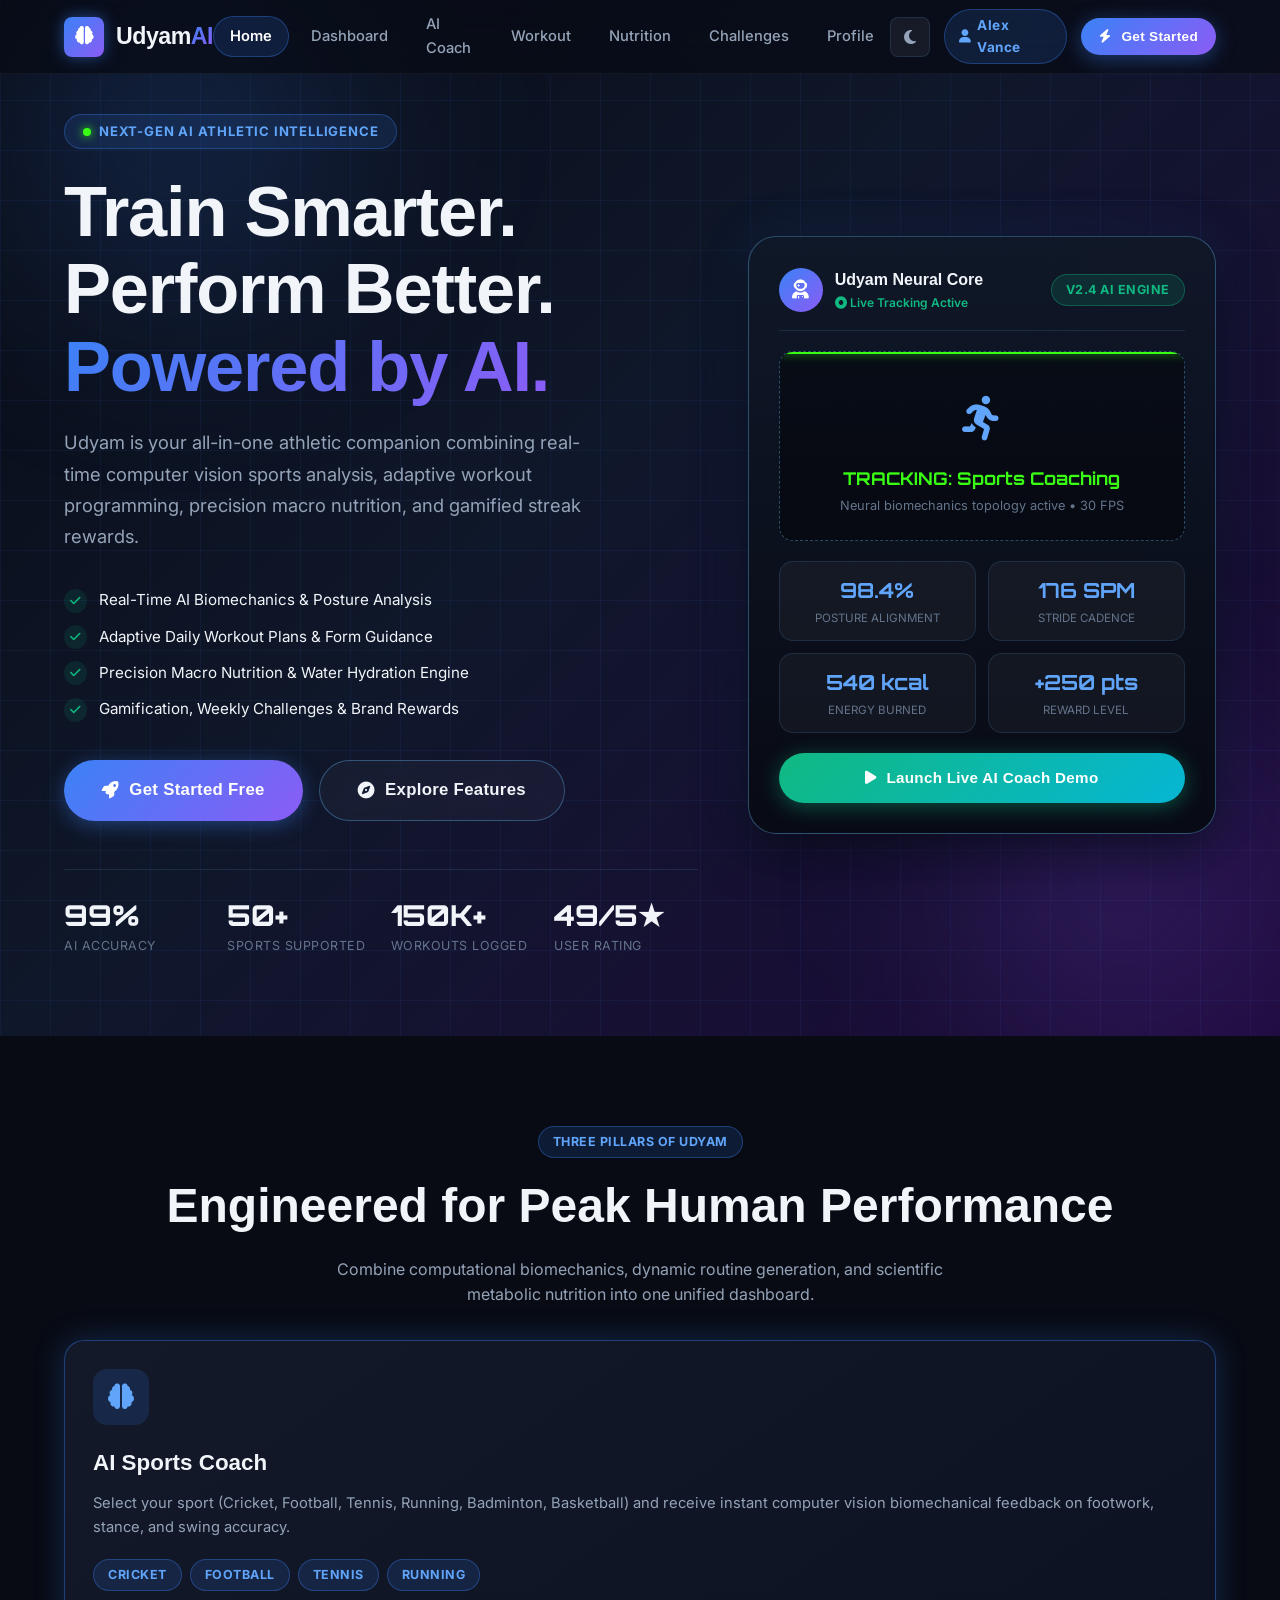
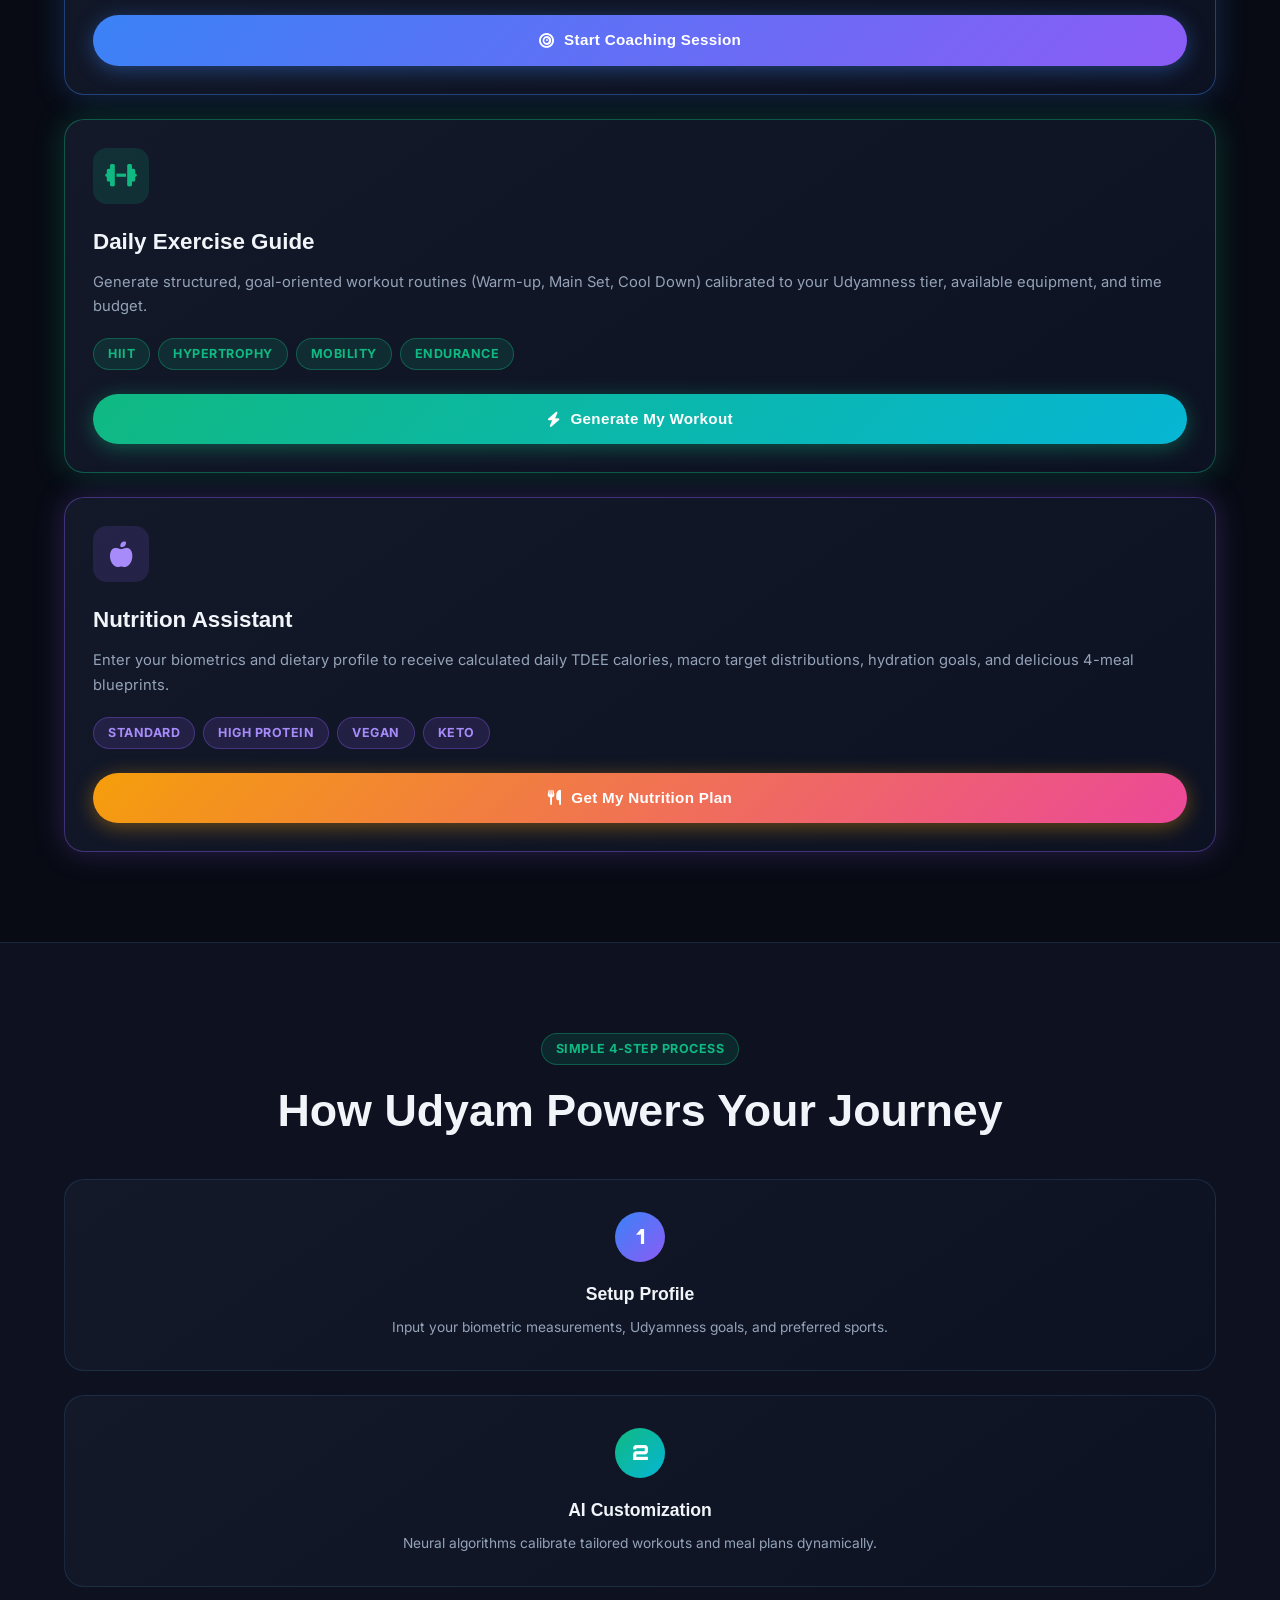
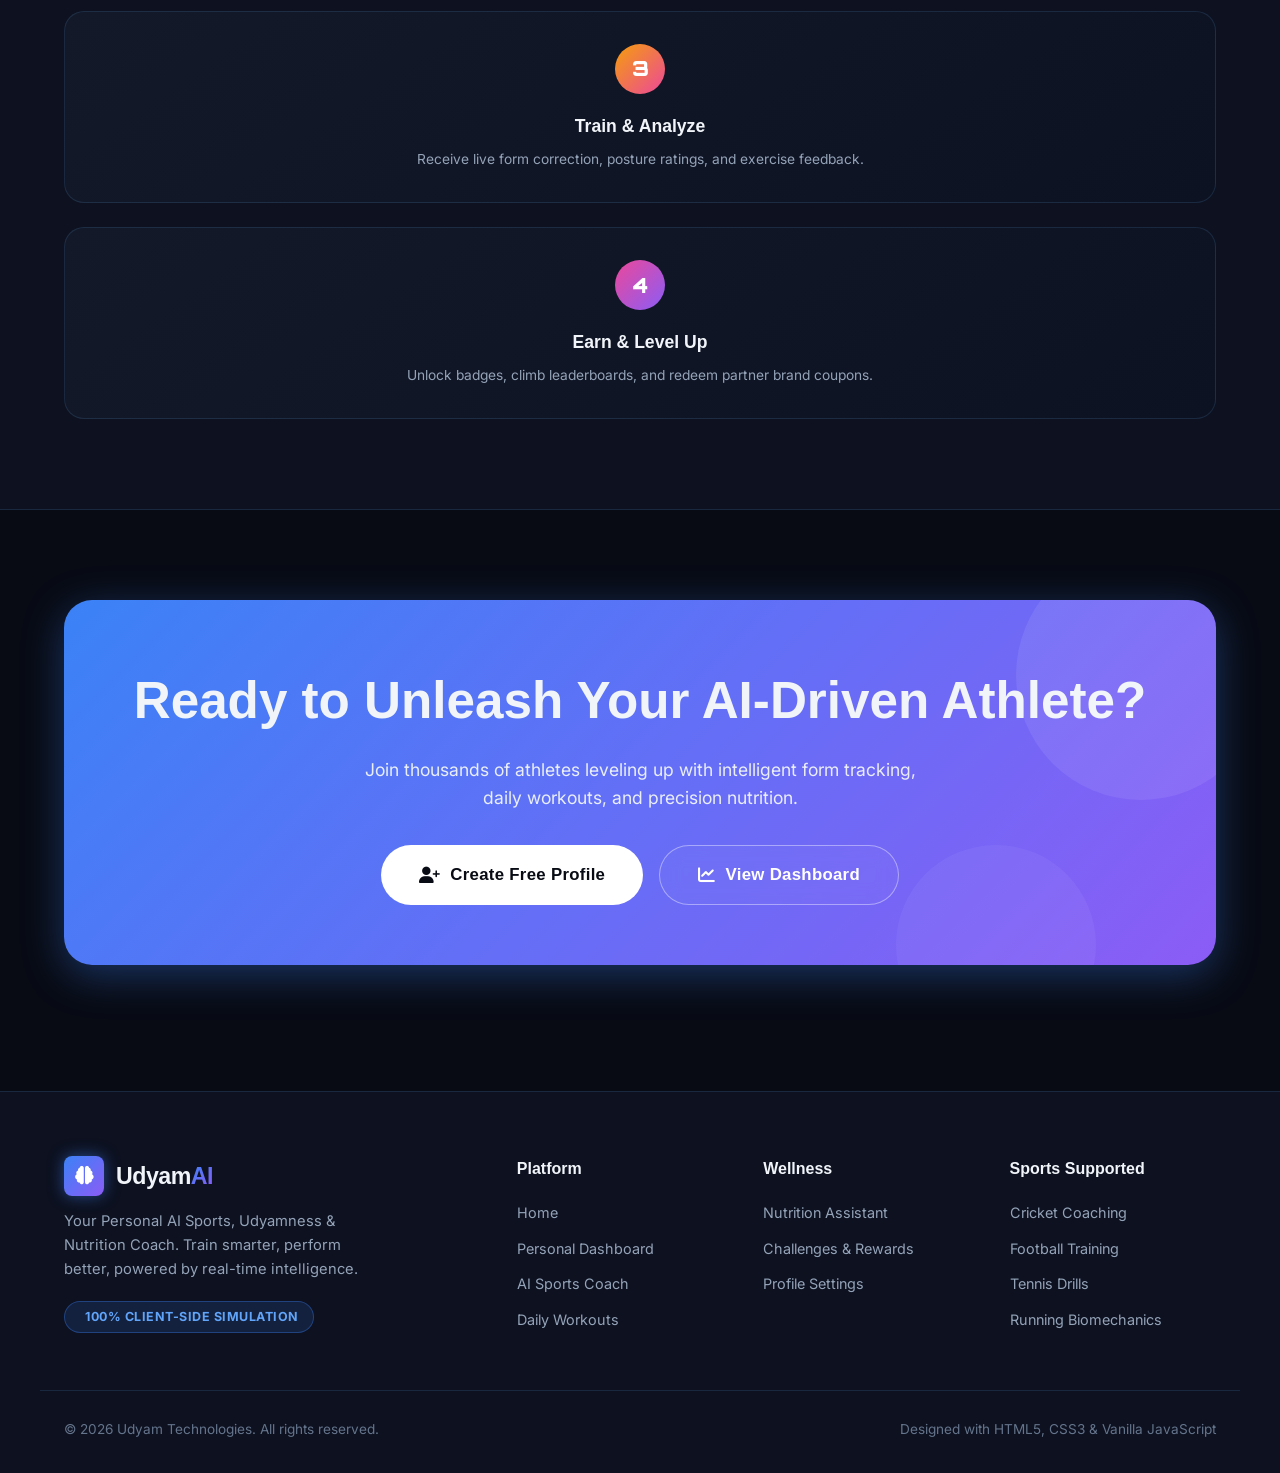
==== commit 6f7c6222: "Add favicon and document frontend branding Co-authored-by: Copilot <223556219+Copilot@users.noreply." ====
--- a/index.html
+++ b/index.html
@@ -3,6 +3,7 @@
 <head>
   <meta charset="UTF-8">
   <meta name="viewport" content="width=device-width, initial-scale=1.0">
+  <link rel="icon" href="favicon.svg" type="image/svg+xml">
   <title>Udyam – Your Personal AI Sports, Udyamness & Nutrition Coach</title>
 
   <!-- Google Fonts: OutUdyam, Inter, Orbitron -->
